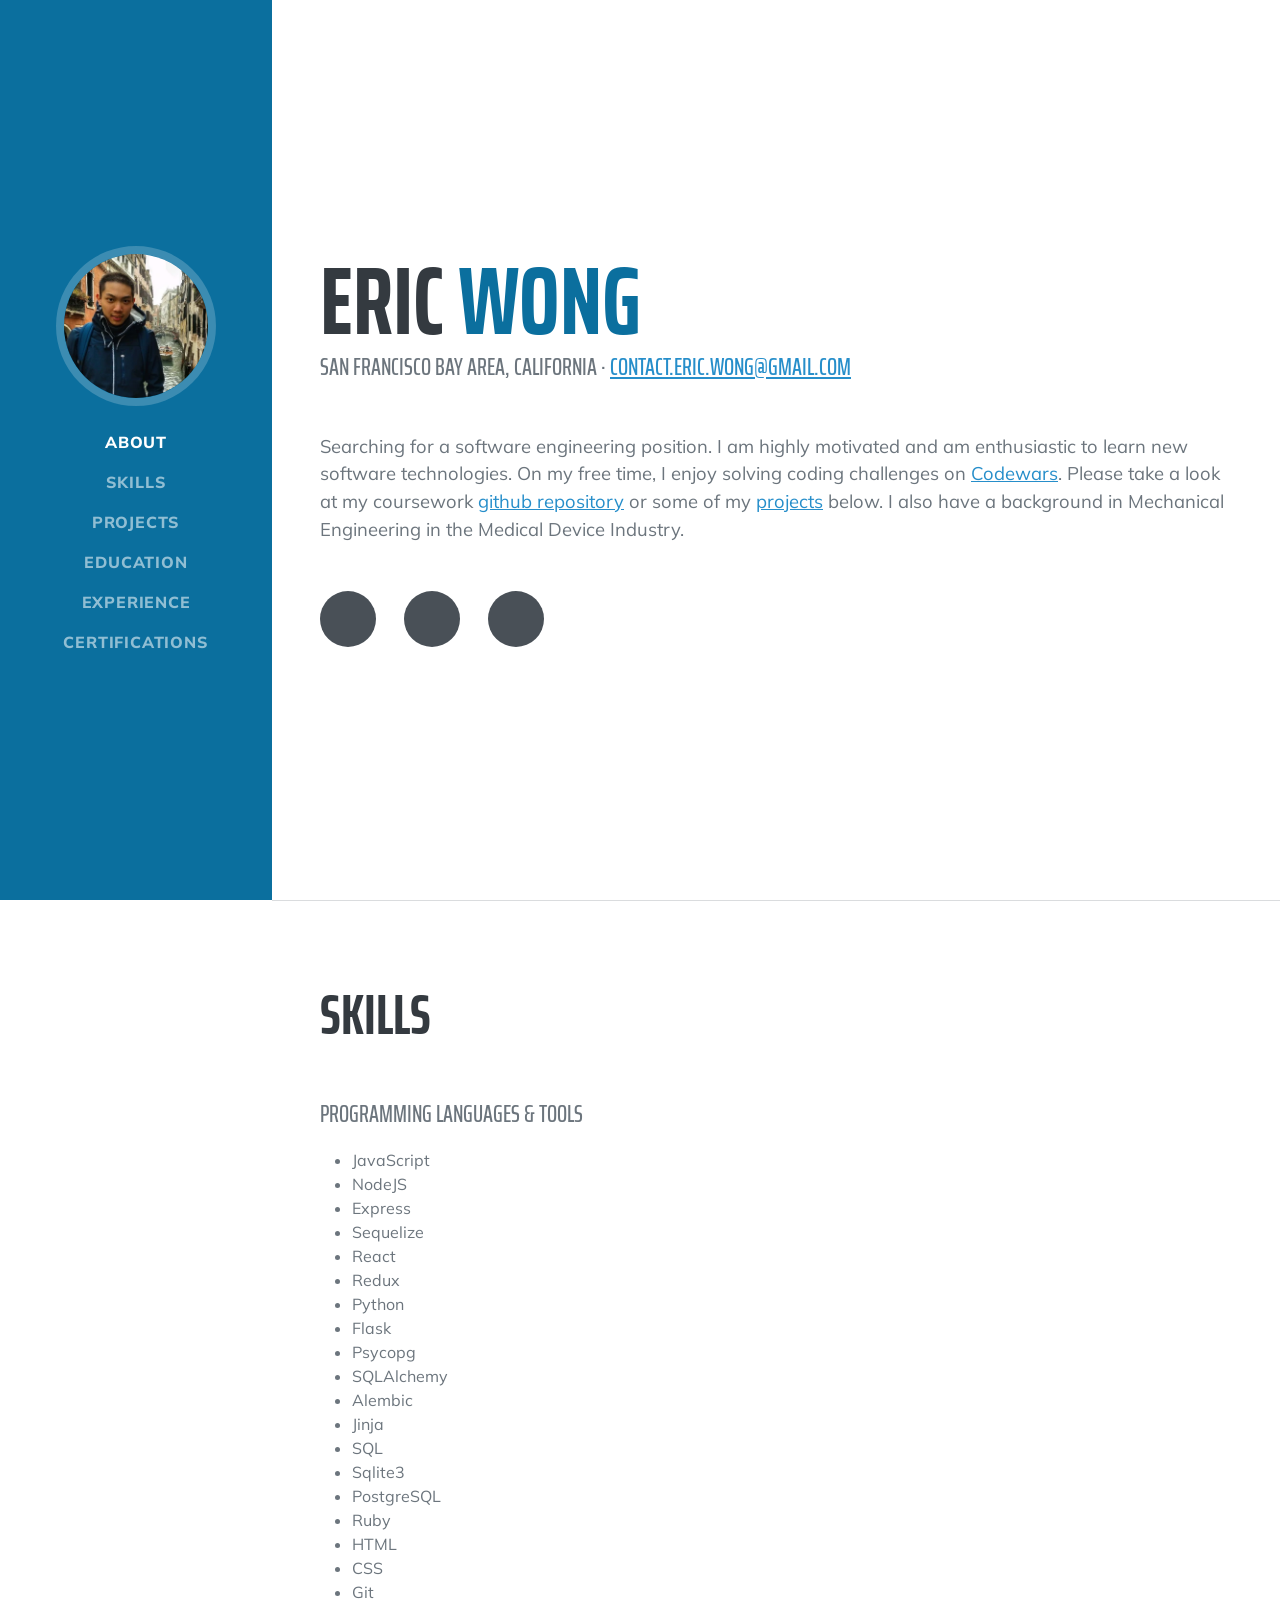
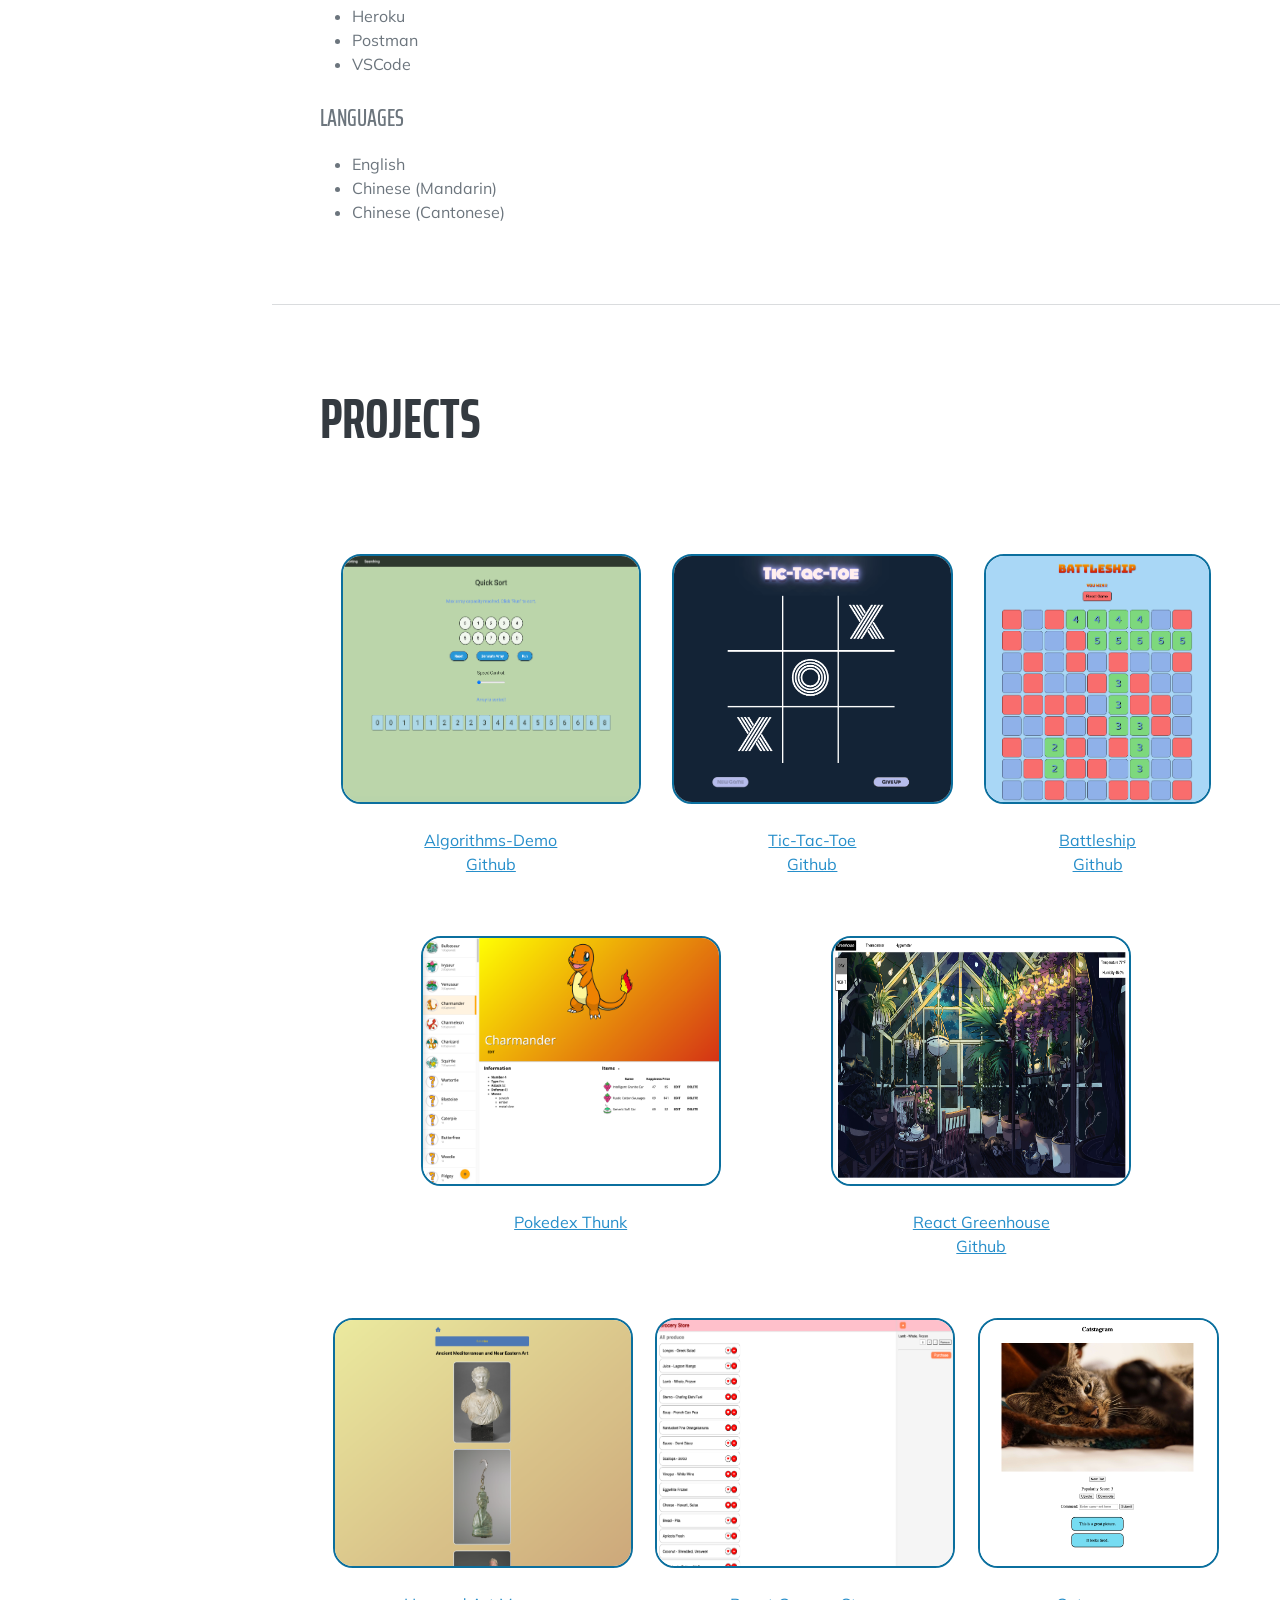
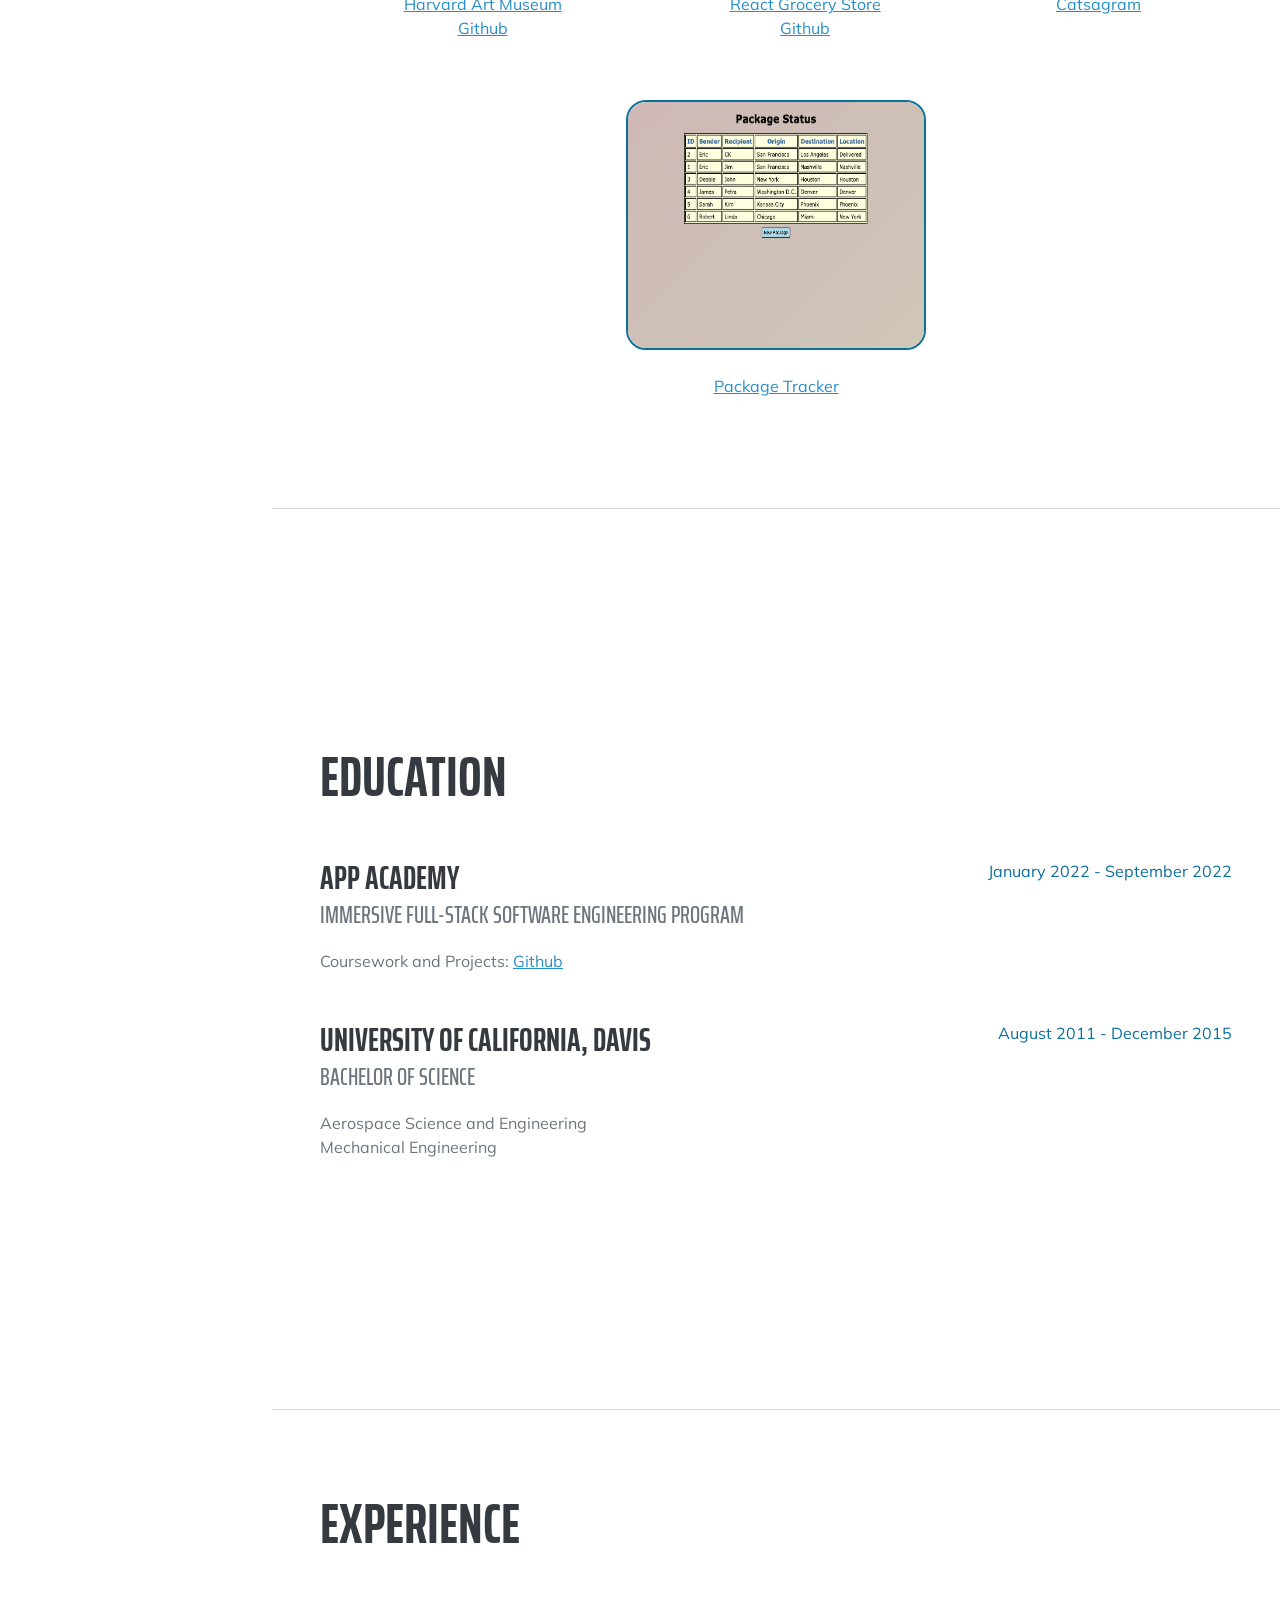
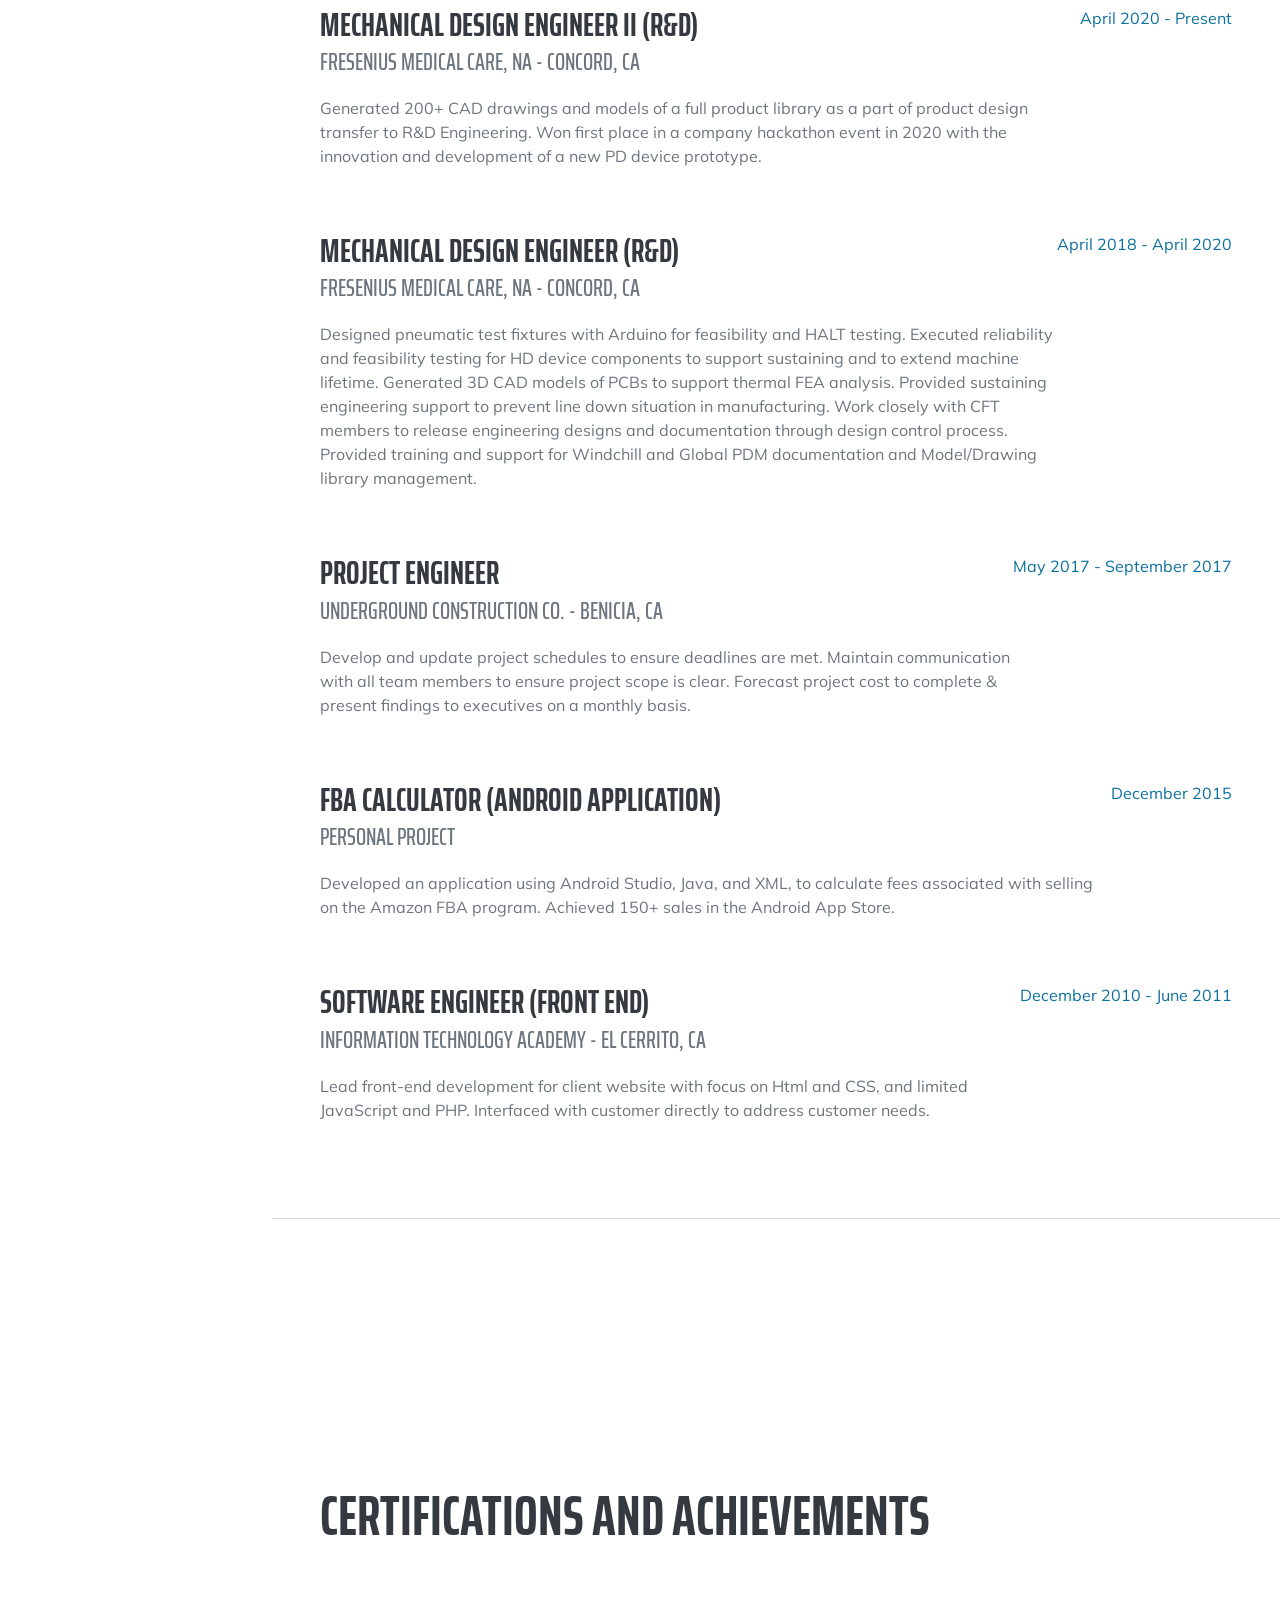
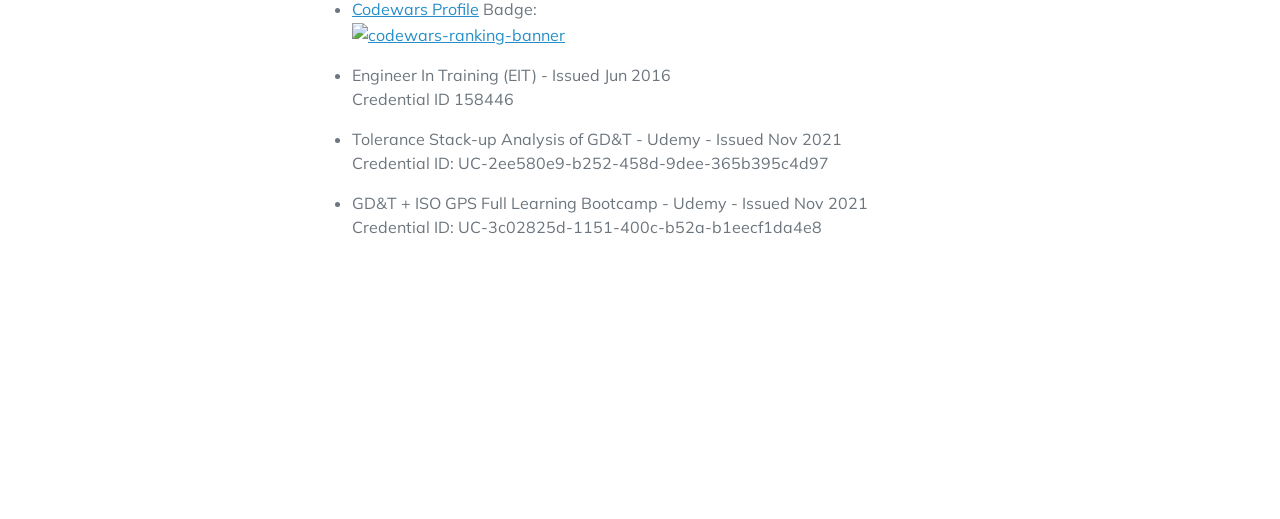
==== index.html @ c2f63ad2 "add project and update css" ====
<!DOCTYPE html>
<html lang="en">
    <head>
        <meta charset="utf-8" />
        <meta name="viewport" content="width=device-width, initial-scale=1, shrink-to-fit=no" />
        <meta name="description" content="" />
        <meta name="author" content="" />
        <title>Eric Wong</title>
        <link rel="icon" type="image/x-icon" href="assets/img/favicon.ico" />
        <!-- Font Awesome icons (free version)-->
        <script src="https://use.fontawesome.com/releases/v6.1.0/js/all.js" crossorigin="anonymous"></script>
        <!-- Google fonts-->
        <link href="https://fonts.googleapis.com/css?family=Saira+Extra+Condensed:500,700" rel="stylesheet" type="text/css" />
        <link href="https://fonts.googleapis.com/css?family=Muli:400,400i,800,800i" rel="stylesheet" type="text/css" />
        <!-- Core theme CSS (includes Bootstrap)-->
        <link href="css/styles.css" rel="stylesheet" />
    </head>
    <body id="page-top">
        <!-- Navigation-->
        <nav class="navbar navbar-expand-lg navbar-dark bg-primary fixed-top" id="sideNav">
            <a class="navbar-brand js-scroll-trigger" href="#page-top">
                <span class="d-block d-lg-none">Eric Wong</span>
                <span class="d-none d-lg-block"><img class="img-fluid img-profile rounded-circle mx-auto mb-2" src="assets/img/profile.jpg" alt="..." /></span>
            </a>
            <button class="navbar-toggler" type="button" data-bs-toggle="collapse" data-bs-target="#navbarResponsive" aria-controls="navbarResponsive" aria-expanded="false" aria-label="Toggle navigation"><span class="navbar-toggler-icon"></span></button>
            <div class="collapse navbar-collapse" id="navbarResponsive">
                <ul class="navbar-nav">
                    <li class="nav-item"><a class="nav-link js-scroll-trigger" href="#about">About</a></li>
                    <li class="nav-item"><a class="nav-link js-scroll-trigger" href="#skills">Skills</a></li>
                    <li class="nav-item"><a class="nav-link js-scroll-trigger" href="#projects">Projects</a></li>                    
                    <li class="nav-item"><a class="nav-link js-scroll-trigger" href="#education">Education</a></li>
                    <li class="nav-item"><a class="nav-link js-scroll-trigger" href="#experience">Experience</a></li>
                    <li class="nav-item"><a class="nav-link js-scroll-trigger" href="#certifications">Certifications</a></li>
                </ul>
            </div>
        </nav>
        <!-- Page Content-->
        <div class="container-fluid p-0">
            <!-- About-->
            <section class="resume-section" id="about">
                <div class="resume-section-content">
                    <h1 class="mb-0">
                        Eric
                        <span class="text-primary">Wong</span>
                    </h1>
                    <div class="subheading mb-5">
                        San Francisco Bay Area, California ·
                        <a href="mailto:name@email.com">contact.eric.wong@gmail.com</a>
                    </div>
                    <p class="lead mb-5">Searching for a software engineering position. 
                        I am highly motivated and am enthusiastic to learn new software technologies. On my free time, I enjoy solving coding challenges on <a href="https://www.codewars.com/users/eric_33/stats">Codewars</a>. Please take a look at my coursework
                        <a href="https://github.com/ericwongcv/AA-V2">github repository</a> or some of my <a href="#projects">projects</a> below.
                        I also have a background in Mechanical Engineering in the Medical Device Industry.</p>
                    <div class="social-icons">
                        <a class="social-icon" href="https://www.linkedin.com/in/ewonglink/"><i class="fab fa-linkedin-in"></i></a>
                        <a class="social-icon" href="https://github.com/ericwongcv"><i class="fab fa-github"></i></a>
                        <a class="social-icon" href="assets/docs/eric-wong-resume.pdf"><i class="fa-solid fa-file"></i></a>
                    </div>
                </div>
            </section>
            <hr class="m-0" />
            <!-- Skills-->
            <section class="resume-section" id="skills">
                <div class="resume-section-content">
                    <h2 class="mb-5">Skills</h2>
                    <div class="subheading mb-3">Programming Languages & Tools</div>
                    <ul class="fa-ul mb-0">
                        <!-- <li class="list-inline-item"><i class="fab fa-html5"></i></li>
                        <li class="list-inline-item"><i class="fab fa-css3-alt"></i></li>
                        <li class="list-inline-item"><i class="fab fa-js-square"></i></li>
                        <li class="list-inline-item"><i class="fab fa-react"></i></li>
                        <li class="list-inline-item"><i class="fab fa-node-js"></i></li>
                        <li class="list-inline-item"><i class="fab fa-npm"></i></li> -->
                        <li>
                            <span class="fa-li"><i class="fa-brands fa-js"></i></span>
                            JavaScript
                        </li>
                        <li>
                            <span class="fa-li"><i class="fa-brands fa-js"></i></span>
                            NodeJS
                        </li>
                        <li>
                            <span class="fa-li"><i class="fa-brands fa-js"></i></span>
                            Express
                        </li>
                        <li>
                            <span class="fa-li"><i class="fa-brands fa-js"></i></span>
                            Sequelize
                        </li>
                        <li>
                            <span class="fa-li"><i class="fa-brands fa-js"></i></span>
                            React
                        </li>
                        <li>
                            <span class="fa-li"><i class="fa-brands fa-js"></i></span>
                            Redux
                        </li>
                        <li>
                            <span class="fa-li"><i class="fa-brands fa-python"></i></i></span>
                            Python
                        </li>
                        <li>
                            <span class="fa-li"><i class="fa-brands fa-python"></i></i></span>
                            Flask
                        </li>
                        <li>
                            <span class="fa-li"><i class="fa-brands fa-python"></i></i></span>
                            Psycopg
                        </li>
                        <li>
                            <span class="fa-li"><i class="fa-brands fa-python"></i></i></span>
                            SQLAlchemy
                        </li>
                        <li>
                            <span class="fa-li"><i class="fa-brands fa-python"></i></i></span>
                            Alembic
                        </li>
                        <li>
                            <span class="fa-li"><i class="fa-brands fa-python"></i></i></span>
                            Jinja
                        </li>
                        <li>
                            <span class="fa-li"><i class="fa-solid fa-database"></i></span>
                            SQL
                        </li>
                        <li>
                            <span class="fa-li"><i class="fa-solid fa-database"></i></span>
                            Sqlite3
                        </li>
                        <li>
                            <span class="fa-li"><i class="fa-solid fa-database"></i></span>
                            PostgreSQL
                        </li>
                        <li>
                            <span class="fa-li"><i class="fas fa-gem"></i></span>
                            Ruby
                        </li>
                        <li>
                            <span class="fa-li"><i class="fa-brands fa-html5"></i></span>
                            HTML
                        </li>
                        <li>
                            <span class="fa-li"><i class="fa-brands fa-css3-alt"></i></span>
                            CSS
                        </li>
                        <li>
                            <span class="fa-li"><i class="fa-brands fa-git-alt"></i></span>
                            Git
                        </li>
                        <li>
                            <span class="fa-li"><i class="fa-solid fa-laptop-code"></i></span>
                            Heroku
                        </li>
                        <li>
                            <span class="fa-li"><i class="fa-solid fa-laptop-code"></i></span>
                            Postman
                        </li>
                        <li>
                            <span class="fa-li"><i class="fa-solid fa-laptop-code"></i></span>
                            VSCode
                        </li>
                        <br/>
                    </ul>
                    <div class="subheading mb-3">Languages</div>
                    <ul class="fa-ul mb-0">
                        <li>
                            <span class="fa-li"><i class="fa-solid fa-language"></i></span>
                            English
                        </li>
                        <li>
                            <span class="fa-li"><i class="fa-solid fa-language"></i></span>
                            Chinese (Mandarin)
                        </li>
                        <li>
                            <span class="fa-li"><i class="fa-solid fa-language"></i></span>
                            Chinese (Cantonese)
                        </li>
                    </ul>
                </div>
            </section>
            <hr class="m-0" />
            <!-- Projects-->
            <section class="resume-section" id="projects">
                <div class="resume-section-content">
                    <h2 class="mb-5">Projects</h2>
                    <br/>

                    <div class="project-box">
                        
                        <div class="project">                    
                            <img id="myImg9" onClick="setImg(this.id, this.src, this.alt)" src="assets/img/algorithms-demo.png" alt="Built a React application to demonstrate and visualize sorting and searching algorithms. 
                            Implemented Quick Sort, Merge Sort, Insertion Sort, Selection Sort, Bubble Sort, Binary Search, and Linear Search." 
                            >
                            <br/>
                            <a href="https://ericwongcv.github.io/algorithms-demo/">Algorithms-Demo <i class="fa fa-external-link"></i></a>
                            <a href="https://github.com/ericwongcv/algorithms-demo">Github <i class="fab fa-github"></i></a>
                        </div>

                        <div class="project">                    
                            <img id="myImg6" onClick="setImg(this.id, this.src, this.alt)" src="assets/img/Tic-Tac-Toe-DOM.png" alt="Created a tic-tac-toe game using DOM manipulation. 
                            Implemented storage feature to save game state." 
                            >
                            <br/>
                            <a href="https://ericwongcv.github.io/tic-tac-toe-JS/">Tic-Tac-Toe <i class="fa fa-external-link"></i></a>
                            <a href="https://github.com/ericwongcv/tic-tac-toe-JS">Github <i class="fab fa-github"></i></a>
                        </div>

                        <div class="project">                    
                            <img id="myImg7" onClick="setImg(this.id, this.src, this.alt)" src="assets/img/battleship.png" alt="Created a battleship game using JavaScript and implementing DOM manipulation for visual feedback. Hosted on Heroku with Node.js buildpack." 
                            >
                            <br/>
                            <a href="https://battleship-game-javascript.herokuapp.com/">Battleship <i class="fa fa-external-link"></i></a>
                            <a href="https://github.com/ericwongcv/battleship-JS">Github <i class="fab fa-github"></i></a>
                        </div>

                        <div class="project">                    
                            <img id="myImg4" onClick="setImg(this.id, this.src, this.alt)" src="assets/img/pokedex-thunk.png" alt="Developed a React-Redux App that 
                            communicates with the backend using Redux Thunk for CRUD operations. Functionality include adding new Pokemon, 
                            editing existing Pokemon information, and creating, updating, or deleting items that a Pokemon is holding." 
                            >
                            <br/>
                            <a href="https://github.com/ericwongcv/AA-V2/tree/main/practice-for-week-15-react-thunk-pokedex-long-practice">Pokedex Thunk <i class="fab fa-github"></i></a>
                        </div>

                        <div class="project">                     
                            <img id="myImg1" onClick="setImg(this.id, this.src, this.alt)" src="assets/img/greenhouse.png" alt="Developed a React App implementing 
                            React Context and Hooks. Temperature and Humidity changes dynamically over time, after modifications are made" 
                            >
                            <br/>
                            <a href="https://ericwongcv.github.io/react-greenhouse/">React Greenhouse <i class="fa fa-external-link"></i></a>
                            <a href="https://github.com/ericwongcv/react-greenhouse/tree/main">Github <i class="fab fa-github"></i></a>
                        </div>

                        <div class="project">                     
                            <img id="myImg2" onClick="setImg(this.id, this.src, this.alt)" src="assets/img/art-museum.png" alt="Developed a React website to 
                            display artwork using the Harvard Museum Art API." 
                            >
                            <br/>
                            <a href="https://ericwongcv.github.io/art-museum/">Harvard Art Museum <i class="fa fa-external-link"></i></a>
                            <a href="https://github.com/ericwongcv/art-museum/tree/main">Github <i class="fab fa-github"></i></a>
                        </div>

                        <div class="project">                    
                            <img id="myImg3" onClick="setImg(this.id, this.src, this.alt)" src="assets/img/grocery-store.png" alt="Developed a React-Redux App that 
                            allows users to add items to cart, modify or remove cart items, and like/unlike an item." 
                            >
                            <br/>
                            <a href="https://ericwongcv.github.io/react-redux-grocery-store/">React Grocery Store <i class="fa fa-external-link"></i></a>
                            <a href="https://github.com/ericwongcv/react-redux-grocery-store">Github <i class="fab fa-github"></i></a>
                        </div>

                        <div class="project">                    
                            <img id="myImg5" onClick="setImg(this.id, this.src, this.alt)" src="assets/img/catsagram.png" alt="Created a Catsagram webpage using 'The Cat API'. 
                            Users are able to request a new picture from the API, upvote and downvote, and enter comments about the cat. 
                            Local storage implementation is also in place such that the cat image, popularity score, and comments are not lost once you leave the page." 
                            >
                            <br/>
                            <a href="https://github.com/ericwongcv/AA-V2/tree/main/practice-for-week-09-catsagram-long-practice-day-3">Catsagram <i class="fab fa-github"></i></a>
                        </div>
                        
                        <div class="project">                    
                            <img id="myImg8" onClick="setImg(this.id, this.src, this.alt)" src="assets/img/package-tracker.png" alt="Created a package tracker application using Flask with database connection using PostgreSQL. 
                            Users are able to fill out a form (implemented with WTForm) for a 'New Package' where data is passed to the database, which would then be rendered on the 'Package Status' page with a database query." 
                            >
                            <br/>
                            <a href="https://github.com/ericwongcv/AA-V2/tree/main/practice-for-week-18-python-package-tracker-long-practice">Package Tracker  <i class="fab fa-github"></i></a>
                        </div>
                    </div>
                </div>
                <!-- The Modal -->
                <div id="myModal" class="modal">
                    <span class="close">&times;</span>
                    <img class="modal-content" id="img01">
                    <div id="caption"></div>
                </div>
            </section>
            <hr class="m-0" />
            <!-- Education-->
            <section class="resume-section" id="education">
                <div class="resume-section-content">
                    <h2 class="mb-5">Education</h2>
                    <div class="d-flex flex-column flex-md-row justify-content-between mb-5">
                        <div class="flex-grow-1">
                            <h3 class="mb-0">App Academy</h3>
                            <div class="subheading mb-3">Immersive Full-Stack Software Engineering Program</div>
                            <div>Coursework and Projects: <a href='https://github.com/ericwongcv/AA-V2'>Github</a></div>
                        </div>
                        <div class="flex-shrink-0"><span class="text-primary">January 2022 - September 2022</span></div>
                    </div>
                    <div class="d-flex flex-column flex-md-row justify-content-between">
                        <div class="flex-grow-1">
                            <h3 class="mb-0">University of California, Davis</h3>
                            <div class="subheading mb-3">Bachelor of Science</div>
                            <p>Aerospace Science and Engineering
                            <br/>Mechanical Engineering</p>
                        </div>
                        <div class="flex-shrink-0"><span class="text-primary">August 2011 - December 2015</span></div>
                    </div>
                </div>
            </section>
            <hr class="m-0" />
            <!-- Experience-->
            <section class="resume-section" id="experience">
                <div class="resume-section-content">
                    <h2 class="mb-5">Experience</h2>

                    <div class="d-flex flex-column flex-md-row justify-content-between mb-5">
                        <div class="flex-grow-1">
                            <h3 class="mb-0">Mechanical Design Engineer II (R&D)</h3>
                            <div class="subheading mb-3"> Fresenius Medical Care, NA - Concord, CA</div>
                            <p>Generated 200+ CAD drawings and models of a full product library as a part of product design transfer to R&D Engineering. 
                                Won first place in a company hackathon event in 2020 with the innovation and development of a new PD device prototype.</p>
                        </div>
                        <div class="flex-shrink-0"><span class="text-primary">April 2020 - Present</span></div>
                    </div>

                    <div class="d-flex flex-column flex-md-row justify-content-between mb-5">
                        <div class="flex-grow-1">
                            <h3 class="mb-0">Mechanical Design Engineer (R&D)</h3>
                            <div class="subheading mb-3">Fresenius Medical Care, NA - Concord, CA</div>
                            <p>Designed pneumatic test fixtures with Arduino for feasibility and HALT testing. Executed reliability and feasibility testing for HD device components to support sustaining and to extend machine lifetime. Generated 3D CAD models of PCBs to support thermal FEA analysis. Provided sustaining engineering support to prevent line down situation in manufacturing. Work closely with CFT members to release engineering designs and documentation through design control process. Provided training and support for Windchill and Global PDM documentation and Model/Drawing library management.</p>
                        </div>
                        <div class="flex-shrink-0"><span class="text-primary">April 2018 - April 2020</span></div>
                    </div>

                    <div class="d-flex flex-column flex-md-row justify-content-between mb-5">
                        <div class="flex-grow-1">
                            <h3 class="mb-0">Project Engineer</h3>
                            <div class="subheading mb-3">Underground Construction Co. - Benicia, CA</div>
                            <p>Develop and update project schedules to ensure deadlines are met. Maintain communication with all team members to ensure project scope is clear. Forecast project cost to complete & present findings to executives on a monthly basis.</p>
                        </div>
                        <div class="flex-shrink-0"><span class="text-primary">May 2017 - September 2017</span></div>
                    </div>

                    <div class="d-flex flex-column flex-md-row justify-content-between">
                        <div class="flex-grow-1">
                            <h3 class="mb-0">FBA Calculator (Android Application)</h3>
                            <div class="subheading mb-3">Personal Project</div>
                            <p>Developed an application using Android Studio, Java, and XML, to calculate fees associated with selling on the Amazon FBA program. Achieved 150+ sales in the Android App Store.</p>
                        </div>
                        <div class="flex-shrink-0"><span class="text-primary">December 2015</span></div>
                    </div>

                    <div class="d-flex flex-column flex-md-row justify-content-between mb-5">
                        <div class="flex-grow-1"></div>
                        <div class="flex-shrink-0"><span class="text-primary"></span></div>
                    </div>

                    <div class="d-flex flex-column flex-md-row justify-content-between">
                        <div class="flex-grow-1">
                            <h3 class="mb-0">Software Engineer (Front End)</h3>
                            <div class="subheading mb-3">Information Technology Academy - El Cerrito, CA</div>
                            <p>Lead front-end development for client website with focus on Html and CSS, and limited JavaScript and PHP. Interfaced with customer directly to address customer needs.</p>
                        </div>
                        <div class="flex-shrink-0"><span class="text-primary">December 2010 - June 2011</span></div>
                    </div>                    
                </div>
            </section>
            <hr class="m-0" />
            <!-- Certifications-->
            <section class="resume-section" id="certifications">
                <div class="resume-section-content">
                    <h2 class="mb-5">Certifications and Achievements</h2>
                    <ul class="fa-ul mb-0">
                        <li>
                            <span class="fa-li"><i class="fas fa-trophy text-warning"></i></span>
                            <a href="https://www.codewars.com/users/eric_33">Codewars Profile</a> Badge: 
                            <!-- <p><img src="https://www.codewars.com/users/eric_33/badges/large" alt="codewars-ranking-banner" style="padding-left: 50px;"/> -->
                            <a href="https://www.codewars.com/users/eric_33">
                                <p>
                                    <picture>
                                        <source 
                                          media="(min-width: 1024px)"
                                          srcset="https://www.codewars.com/users/eric_33/badges/large">
                                        <source 
                                          media="(max-width: 1024px)"
                                          srcset="https://www.codewars.com/users/eric_33/badges/small">
                                        <img 
                                            src="https://www.codewars.com/users/eric_33/badges/large" 
                                            alt="codewars-ranking-banner" />
                                    </picture>
                                </p>
                            </a>
                        </li>
                        <li>
                            <span class="fa-li"><i class="fas fa-trophy text-warning"></i></span>
                            Engineer In Training (EIT) - Issued Jun 2016 
                            <p>Credential ID 158446</p>
                        </li>
                        <li>
                            <span class="fa-li"><i class="fas fa-trophy text-warning"></i></span>
                            Tolerance Stack-up Analysis of GD&T - Udemy - Issued Nov 2021
                            <p>Credential ID: UC-2ee580e9-b252-458d-9dee-365b395c4d97</p> 
                        </li>
                        <li>
                            <span class="fa-li"><i class="fas fa-trophy text-warning"></i></span>
                            GD&T + ISO GPS Full Learning Bootcamp - Udemy - Issued Nov 2021
                            <p>Credential ID: UC-3c02825d-1151-400c-b52a-b1eecf1da4e8</p> 
                        </li>
                    </ul>
                </div>
            </section>
        </div>
        <!-- Bootstrap core JS-->
        <script src="https://cdn.jsdelivr.net/npm/bootstrap@5.1.3/dist/js/bootstrap.bundle.min.js"></script>
        <!-- Core theme JS-->
        <script src="js/scripts.js"></script>
    </body>
</html>
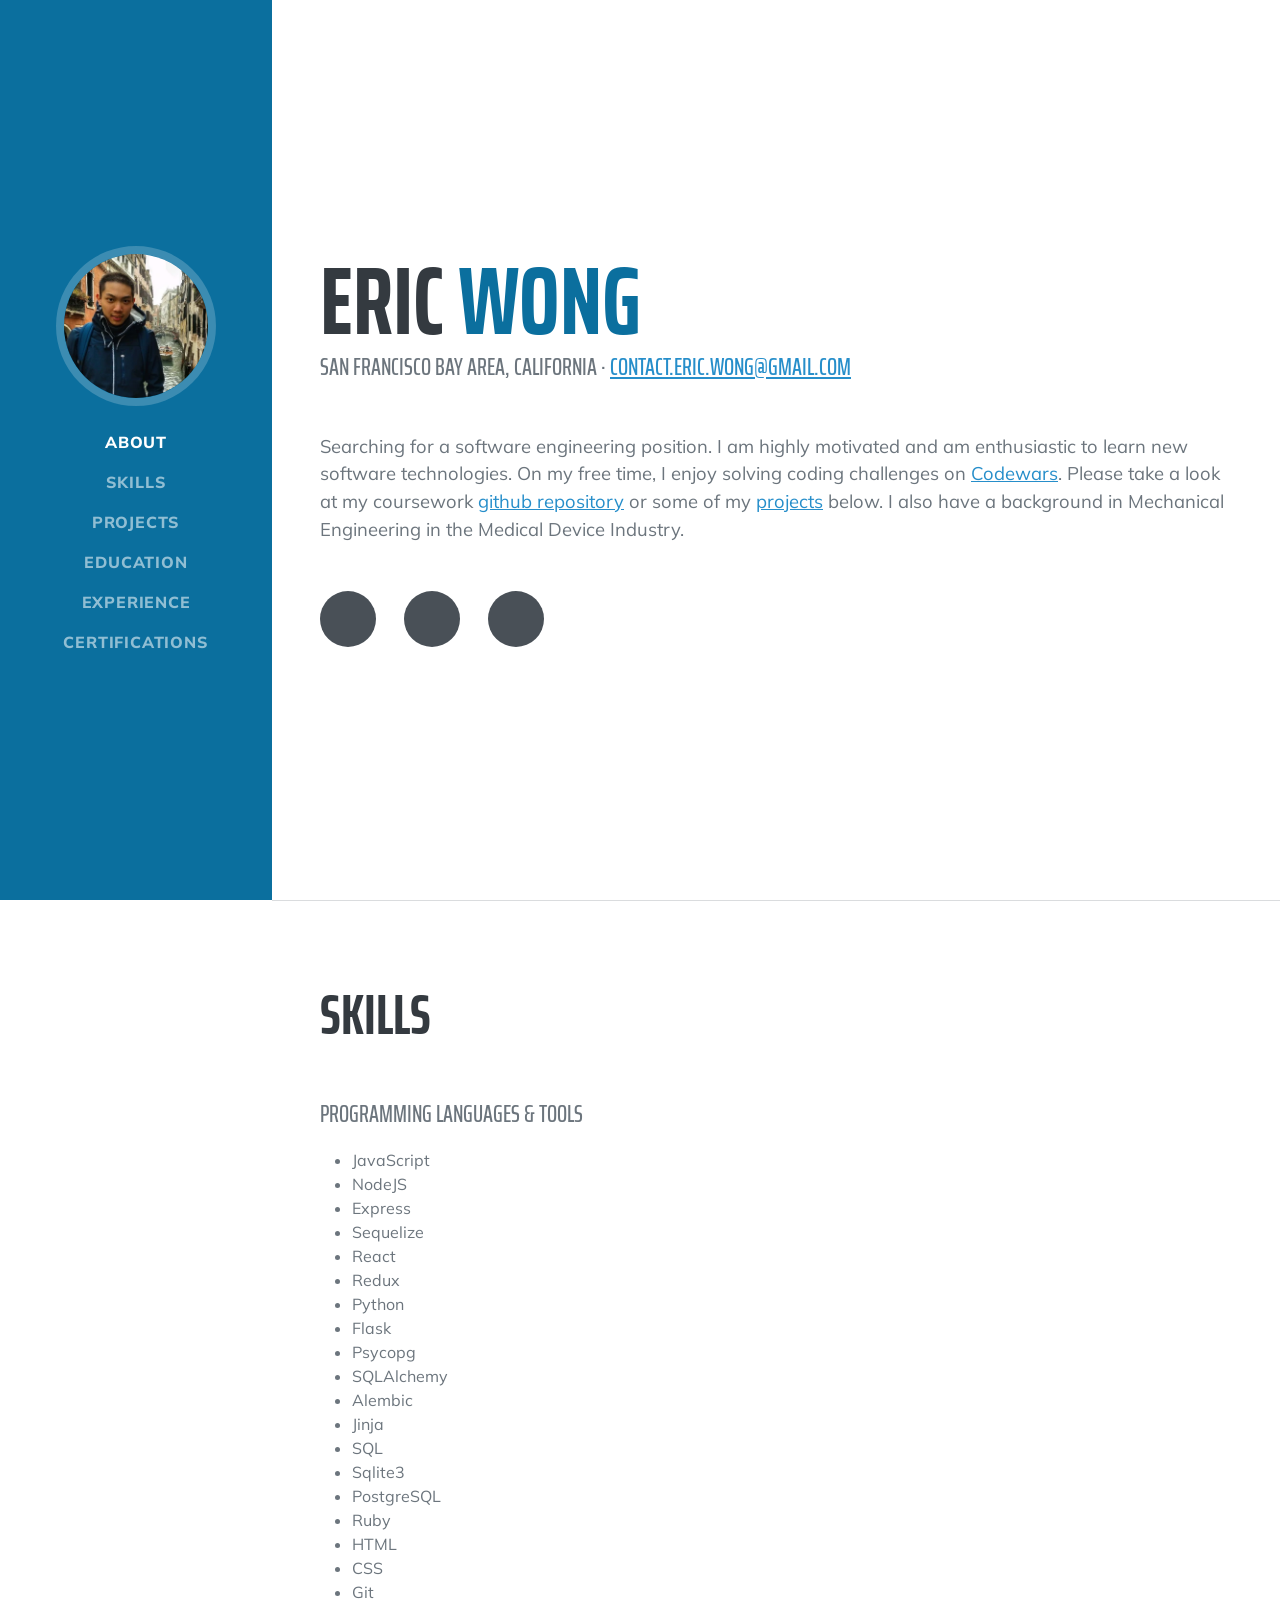
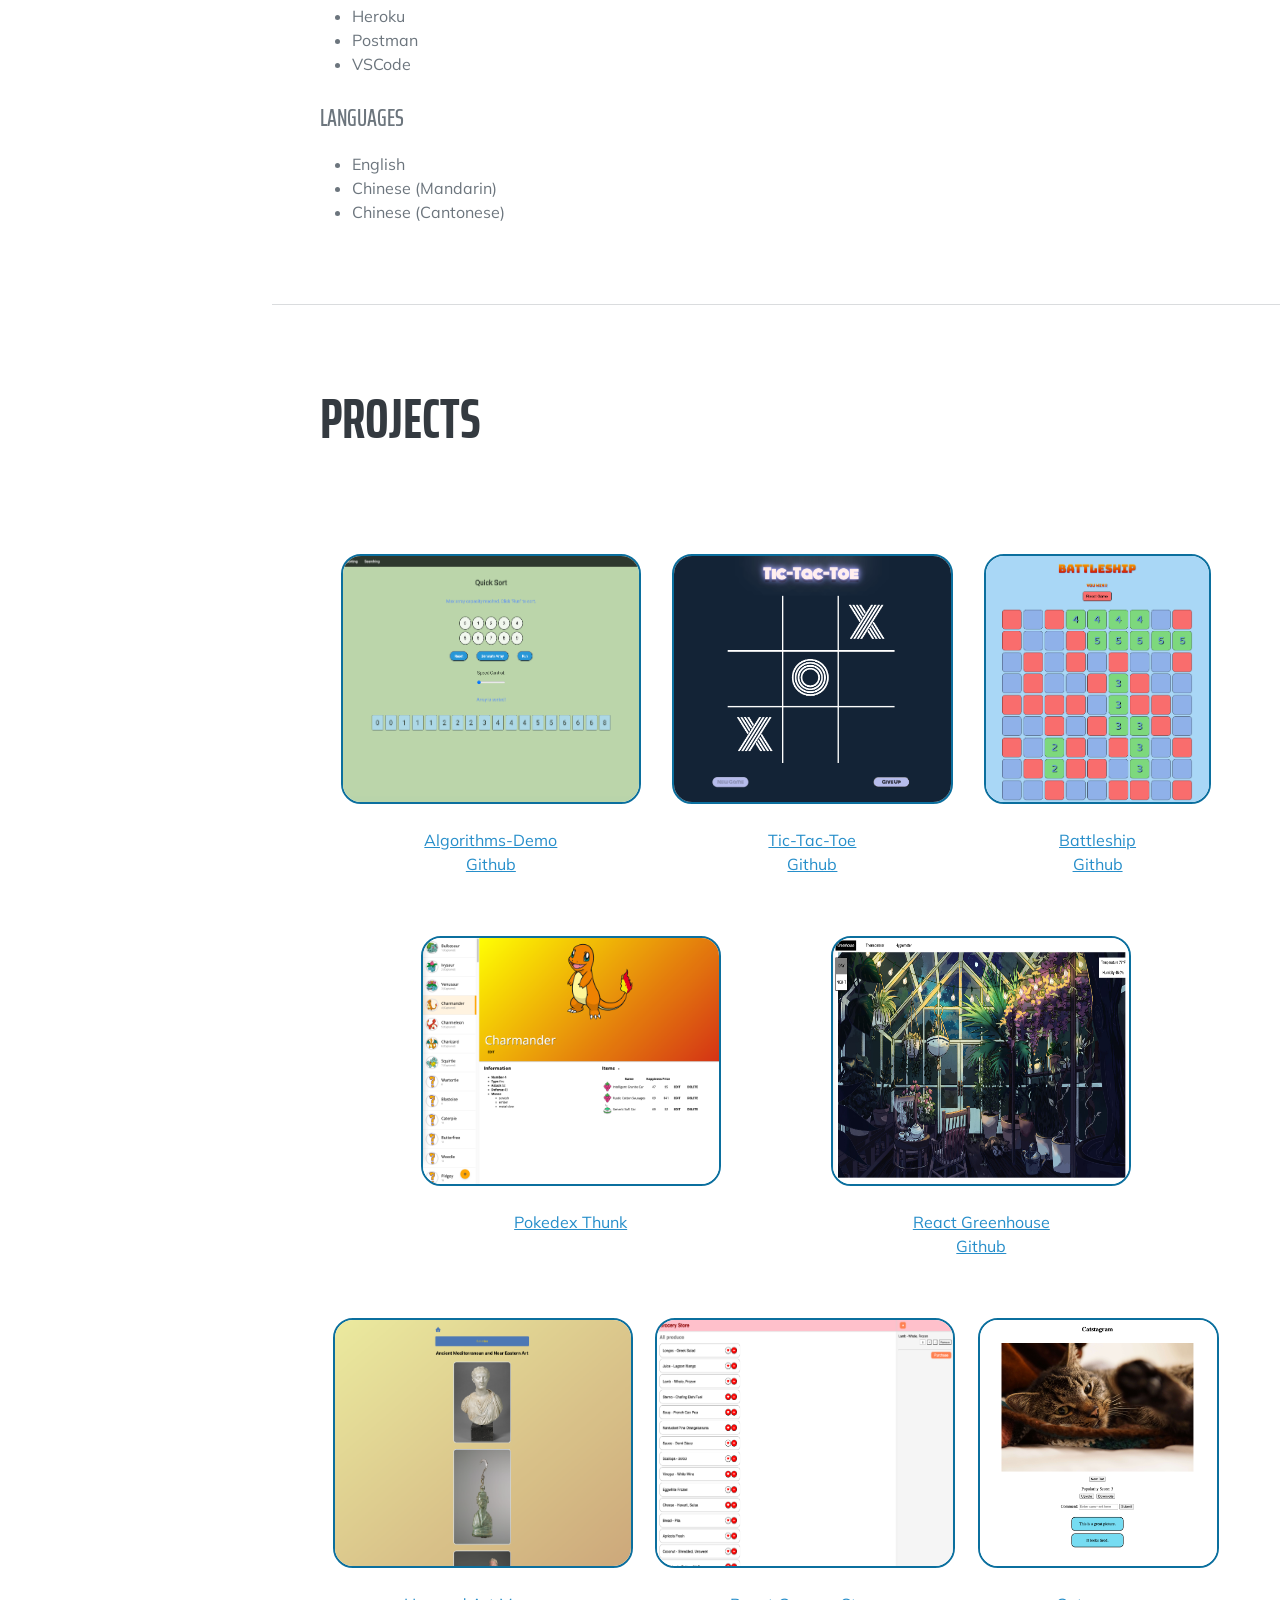
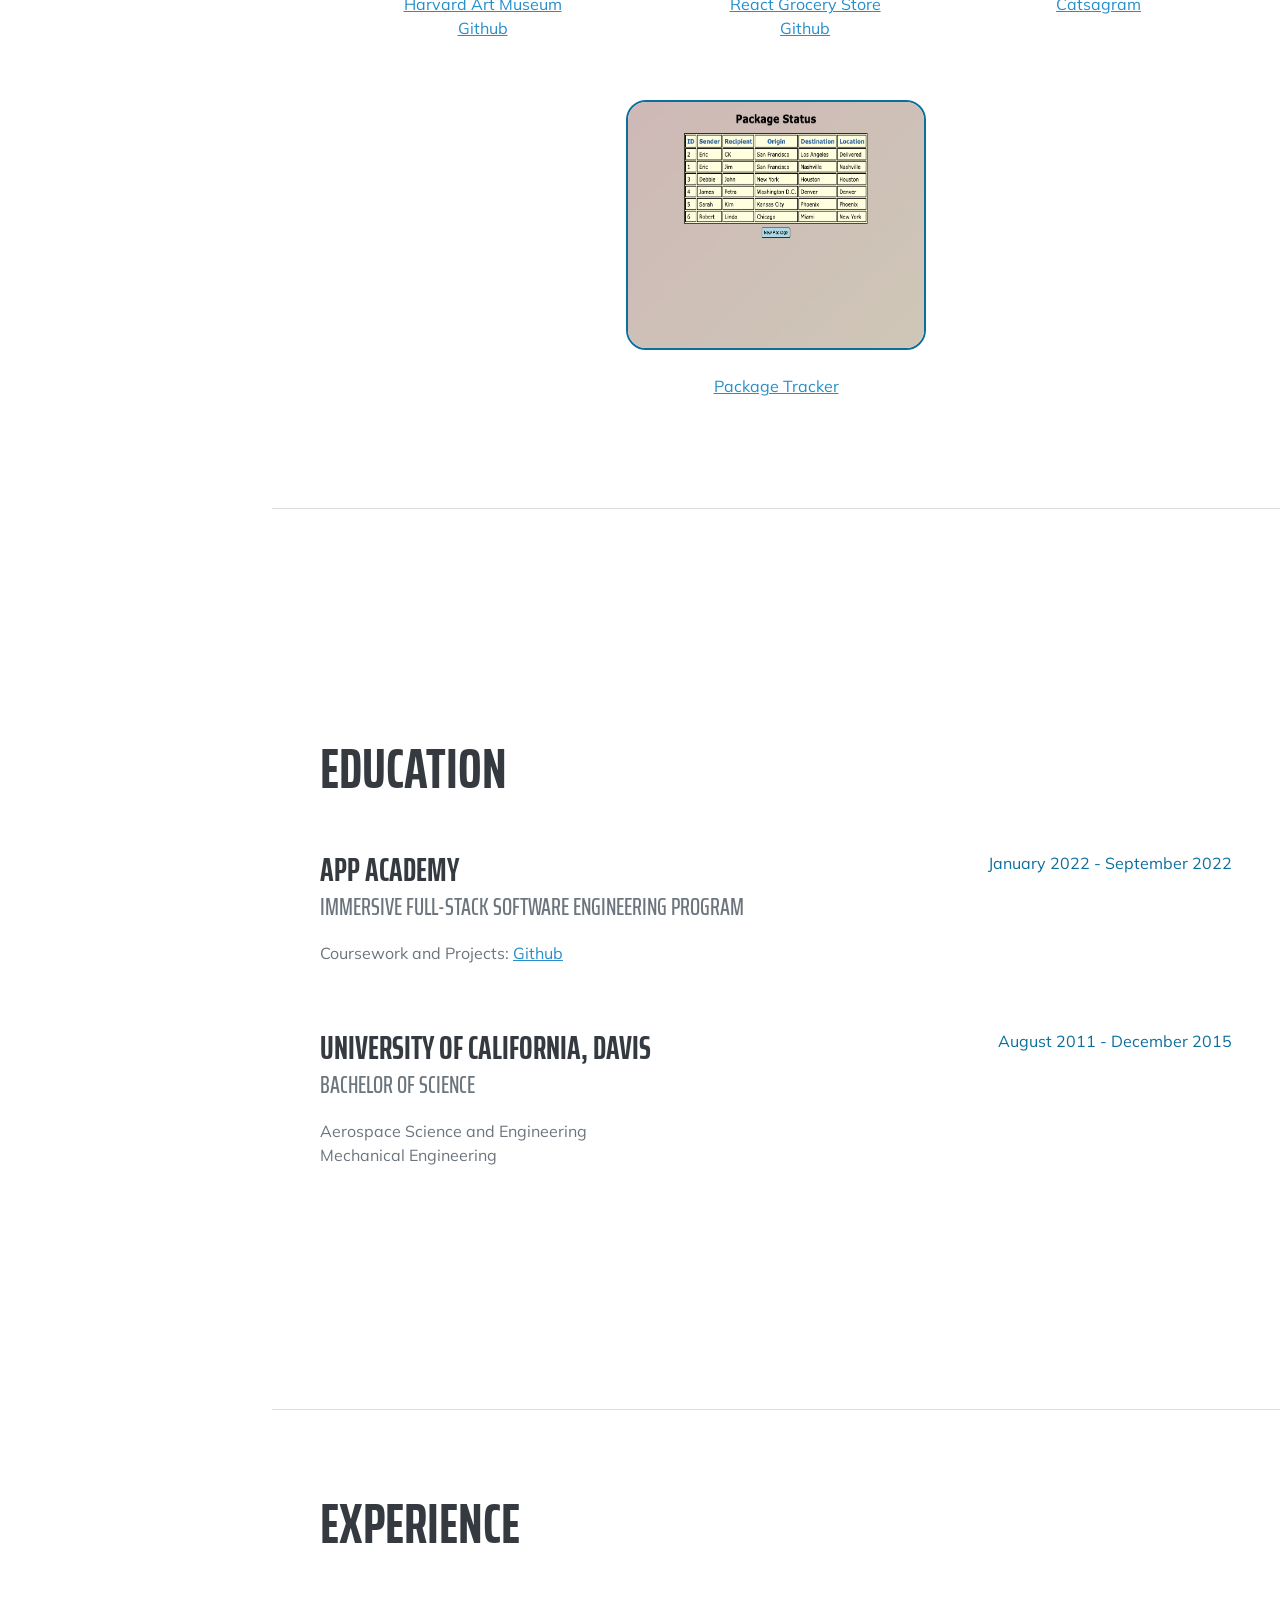
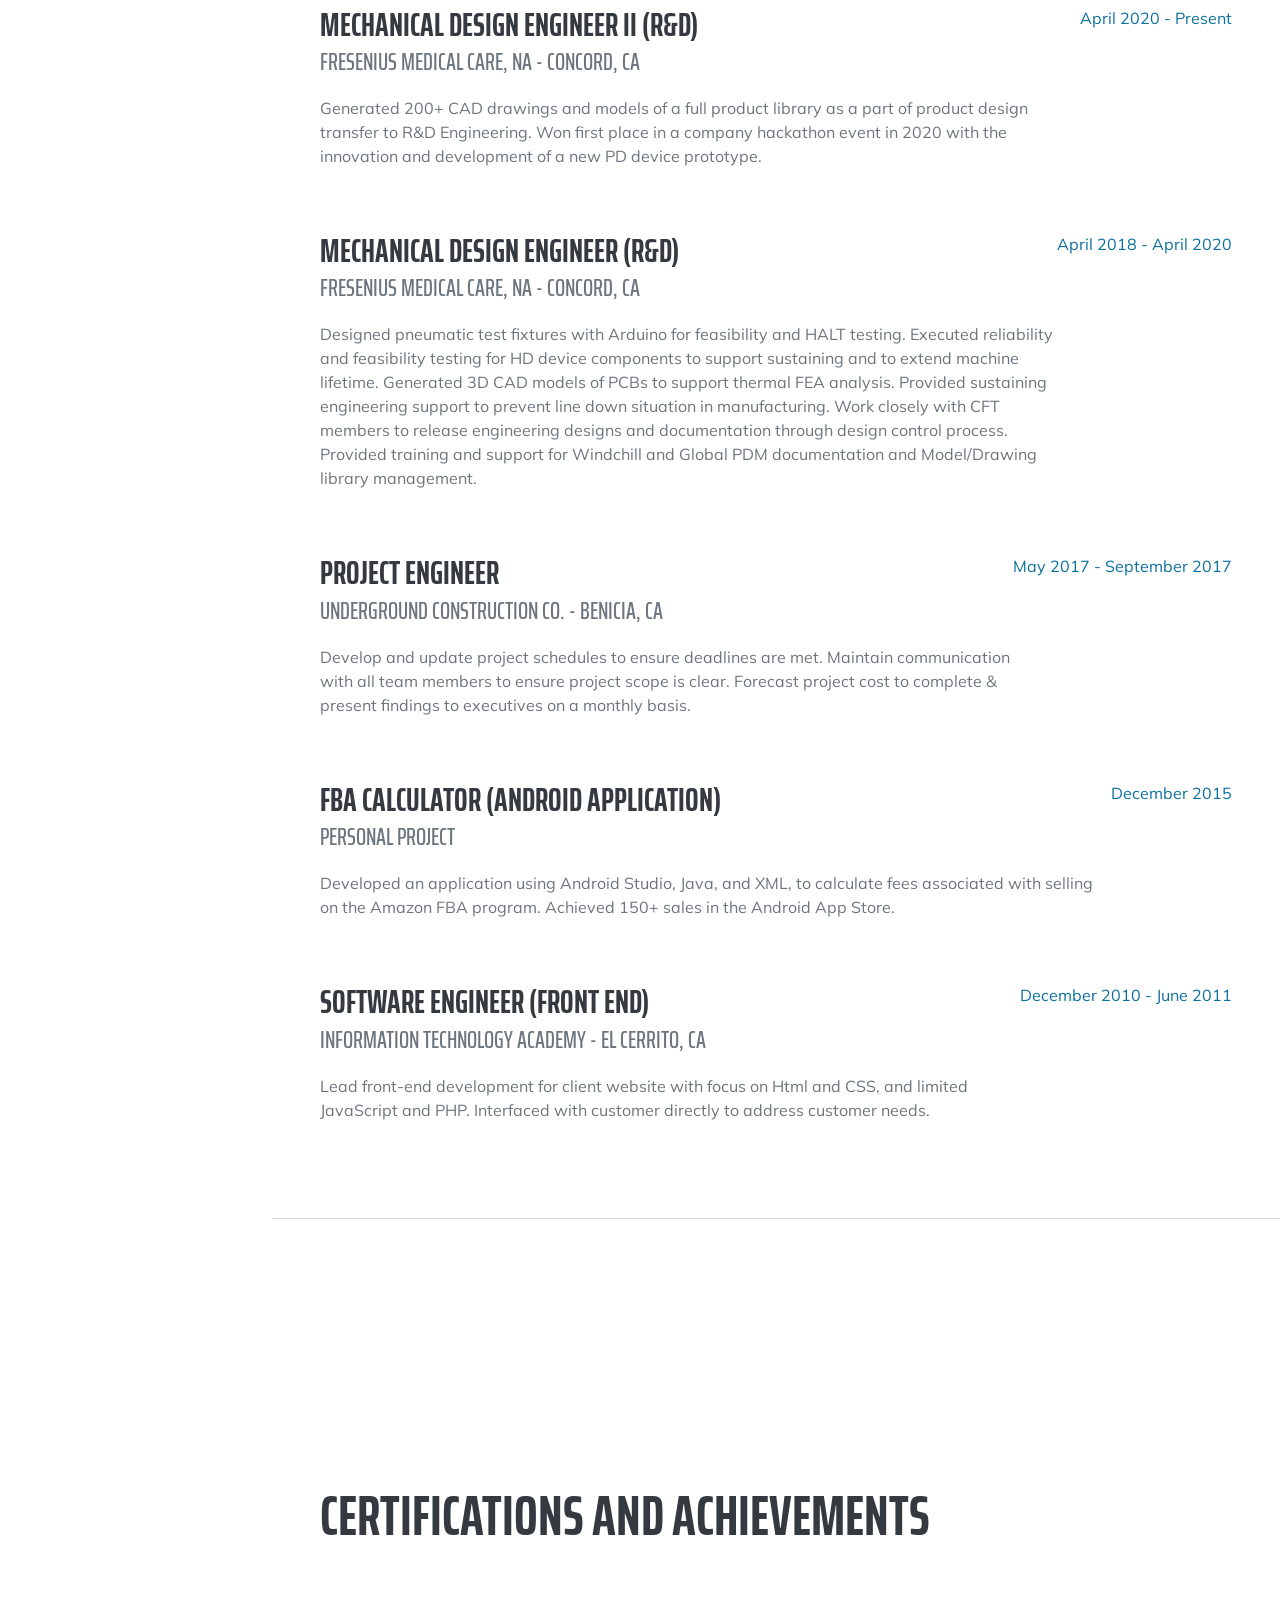
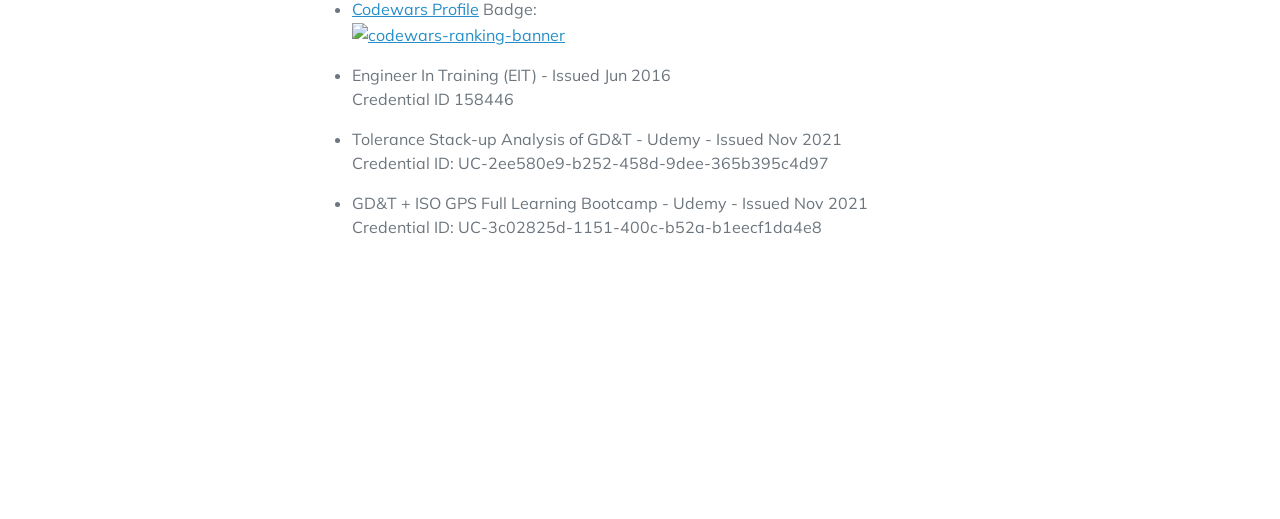
==== commit ca2af631: "update resume and fix spacing in education" ====
--- a/index.html
+++ b/index.html
@@ -206,7 +206,7 @@
                         </div>
 
                         <div class="project">                    
-                            <img id="myImg7" onClick="setImg(this.id, this.src, this.alt)" src="assets/img/battleship.png" alt="Created a battleship game using JavaScript and implementing DOM manipulation for visual feedback. Hosted on Heroku with Node.js buildpack." 
+                            <img id="myImg7" onClick="setImg(this.id, this.src, this.alt)" src="assets/img/battleship.png" alt="Created a battleship game using JavaScript, implementing DOM manipulation for visual feedback. Hosted on Heroku with Node.js buildpack." 
                             >
                             <br/>
                             <a href="https://battleship-game-javascript.herokuapp.com/">Battleship <i class="fa fa-external-link"></i></a>
@@ -283,7 +283,7 @@
                         <div class="flex-grow-1">
                             <h3 class="mb-0">App Academy</h3>
                             <div class="subheading mb-3">Immersive Full-Stack Software Engineering Program</div>
-                            <div>Coursework and Projects: <a href='https://github.com/ericwongcv/AA-V2'>Github</a></div>
+                            <div><p>Coursework and Projects: <a href='https://github.com/ericwongcv/AA-V2'>Github</a></p></div>
                         </div>
                         <div class="flex-shrink-0"><span class="text-primary">January 2022 - September 2022</span></div>
                     </div>
@@ -369,7 +369,7 @@
                             <a href="https://www.codewars.com/users/eric_33">
                                 <p>
                                     <picture>
-                                        <source 
+                                        <source
                                           media="(min-width: 1024px)"
                                           srcset="https://www.codewars.com/users/eric_33/badges/large">
                                         <source 
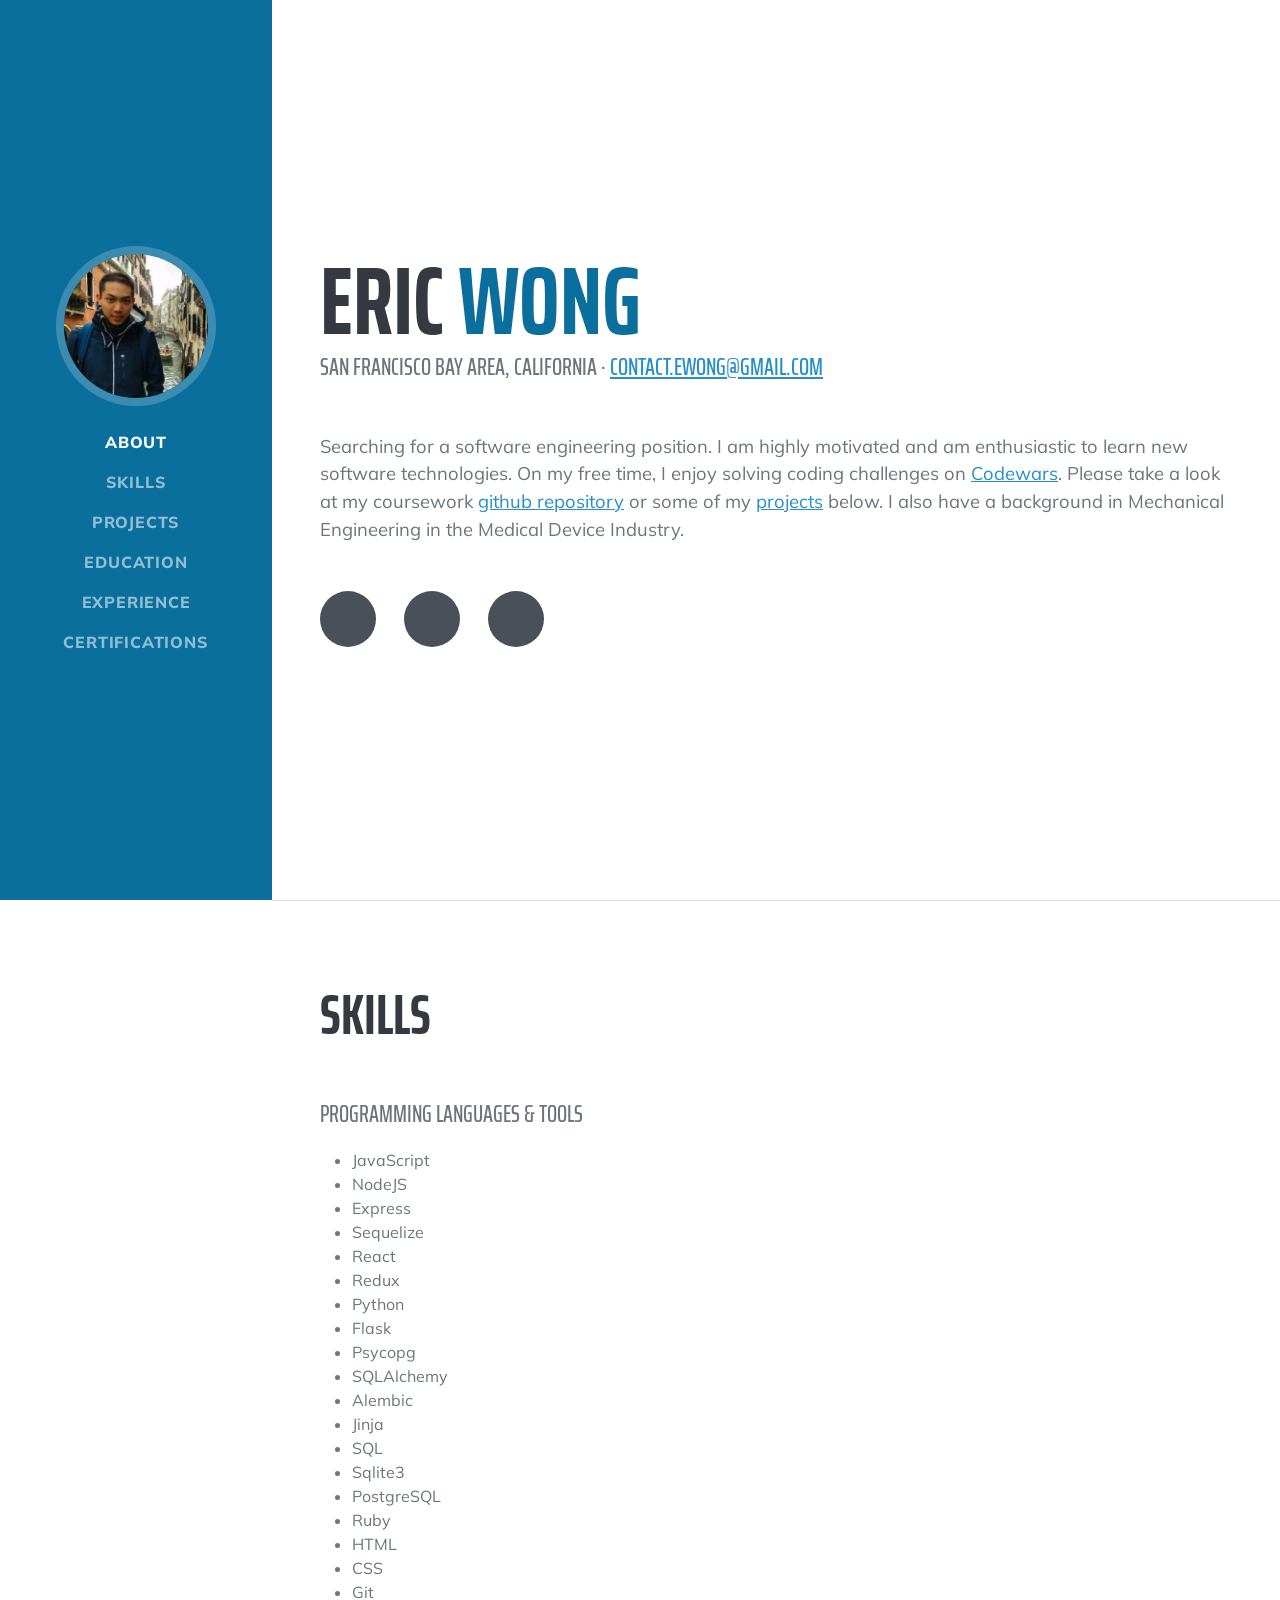
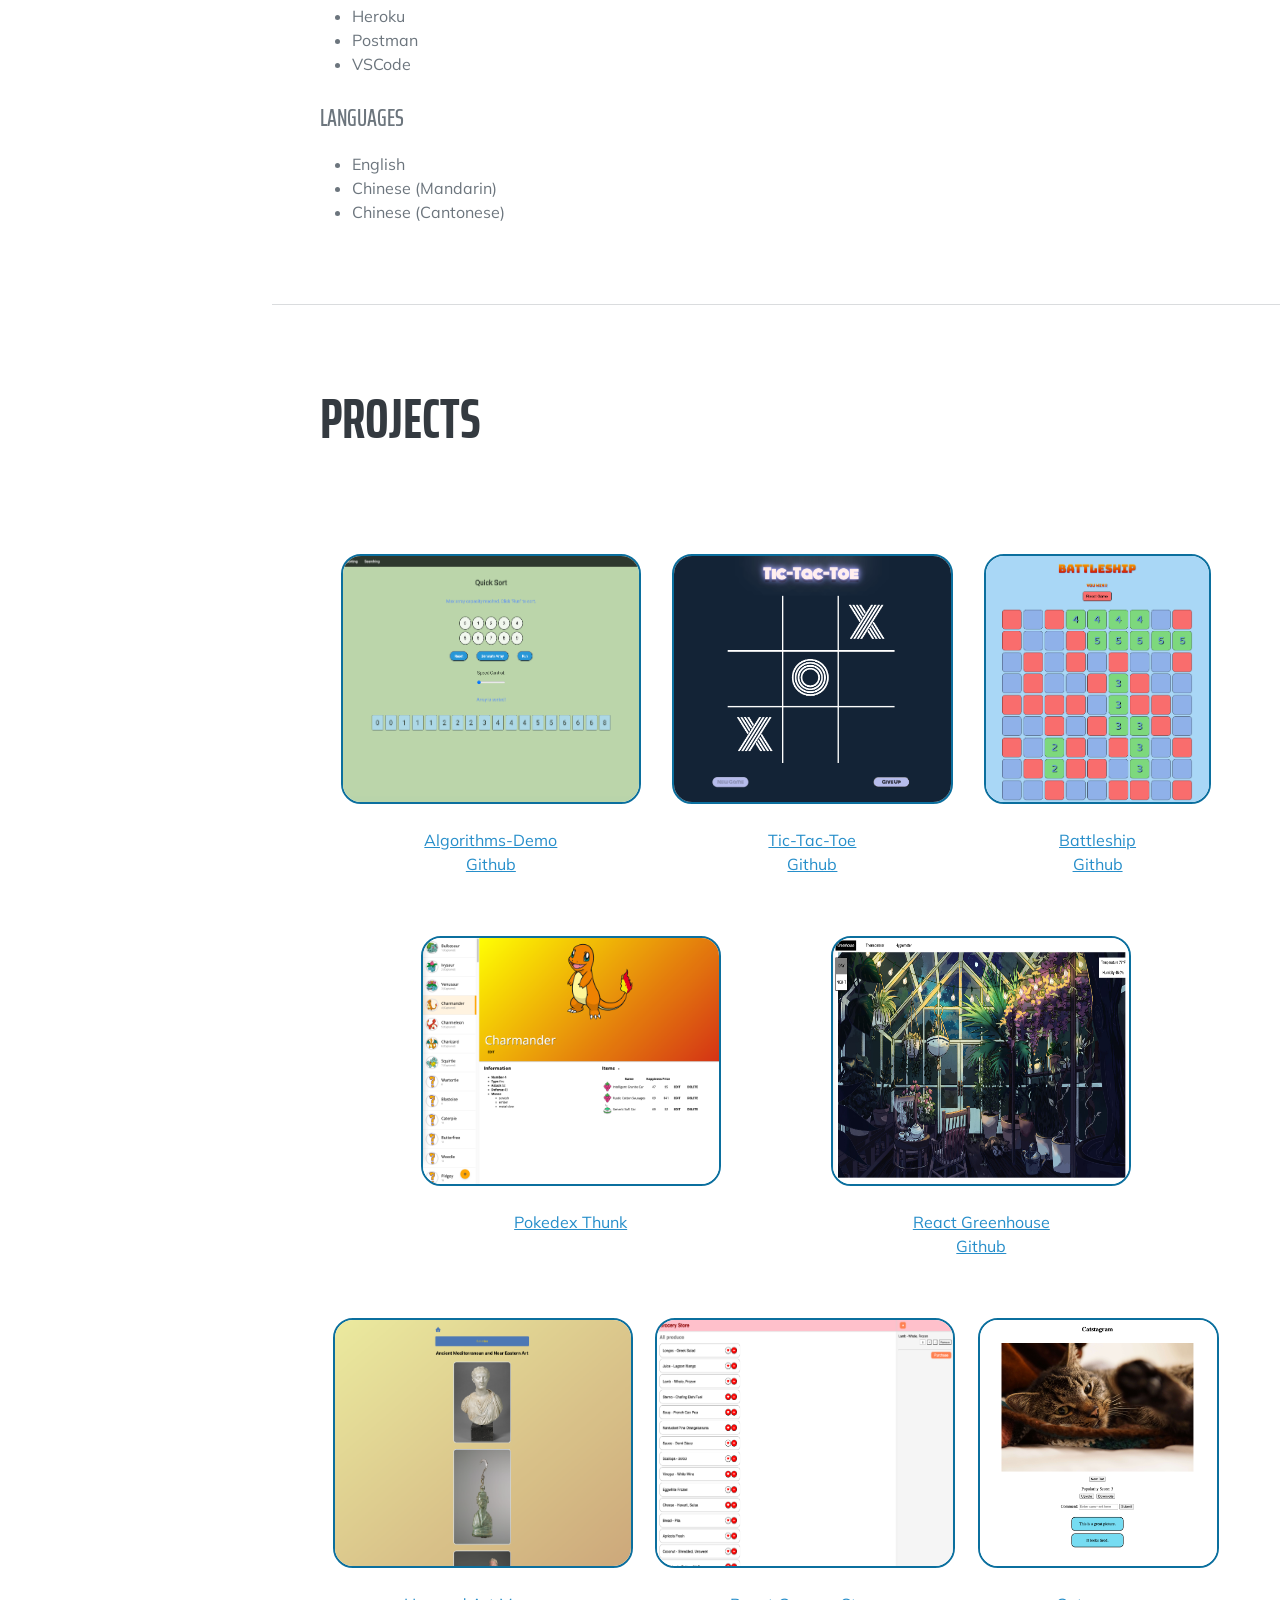
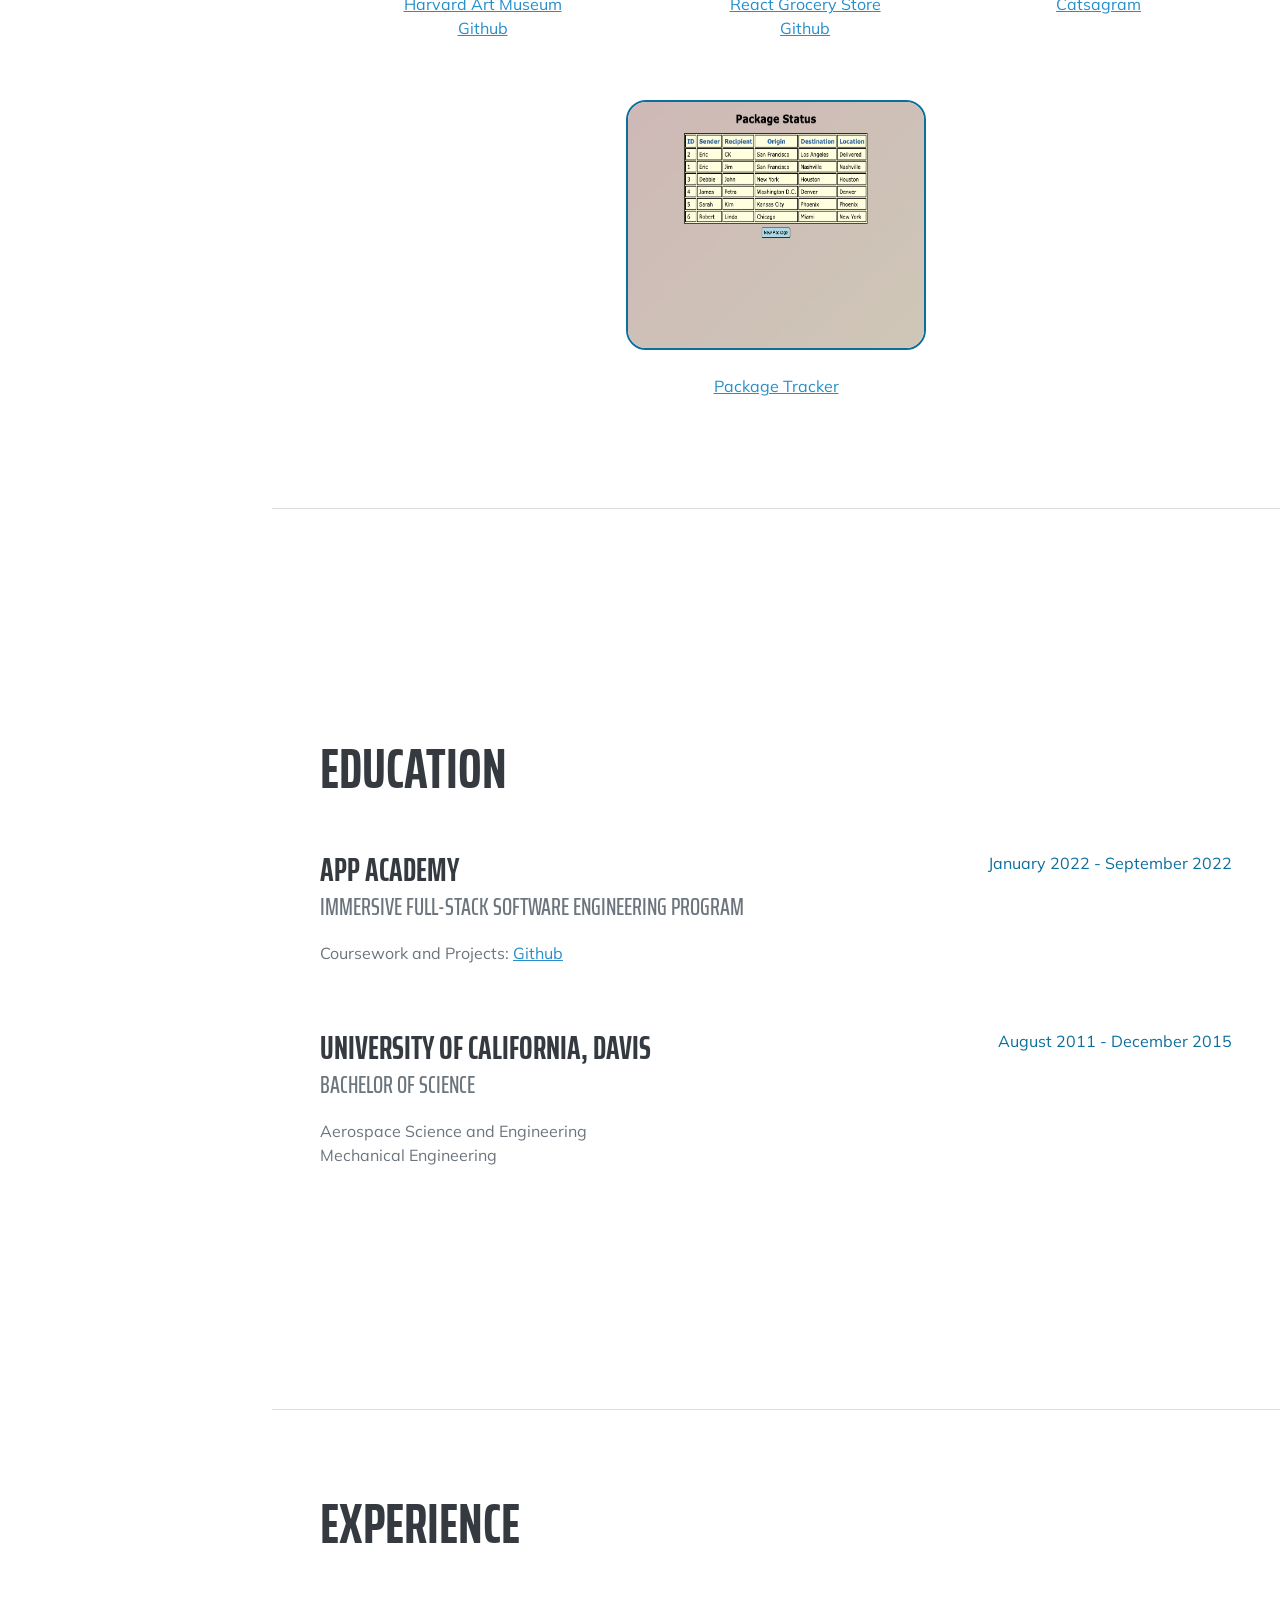
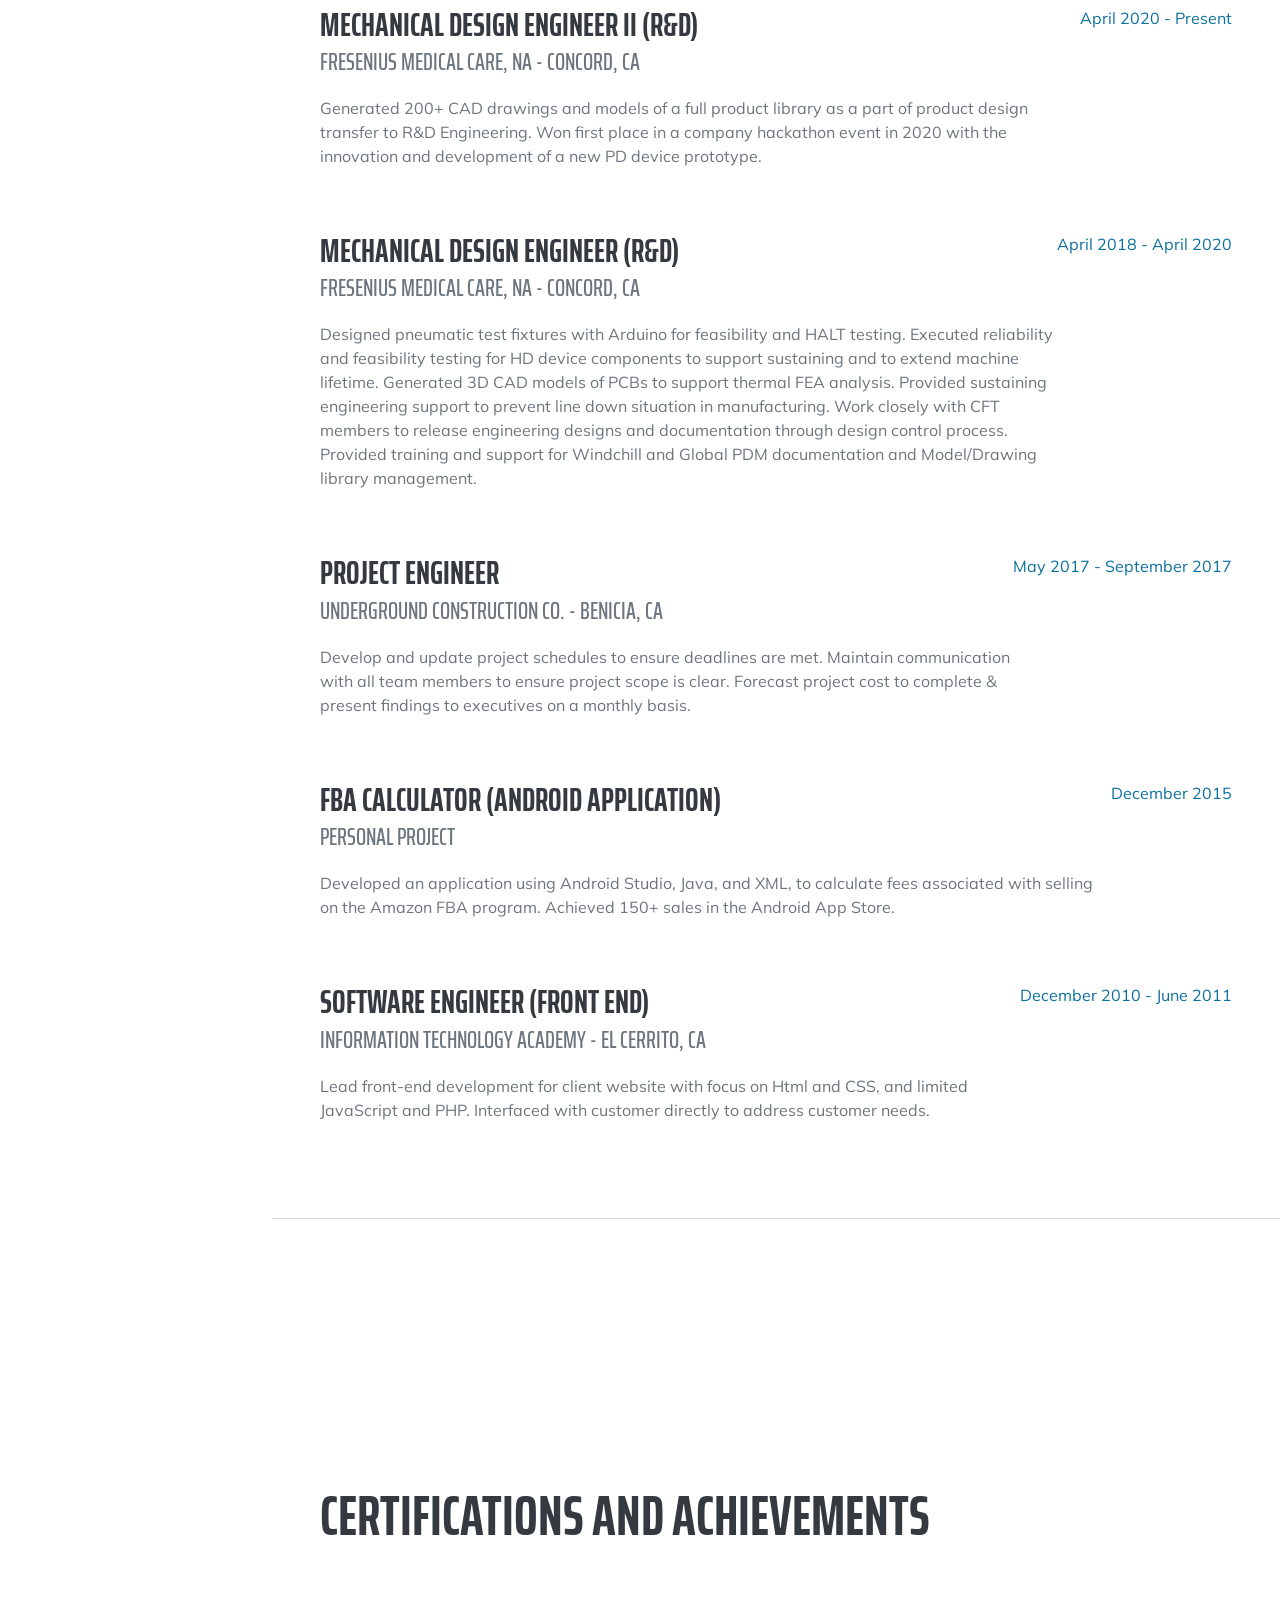
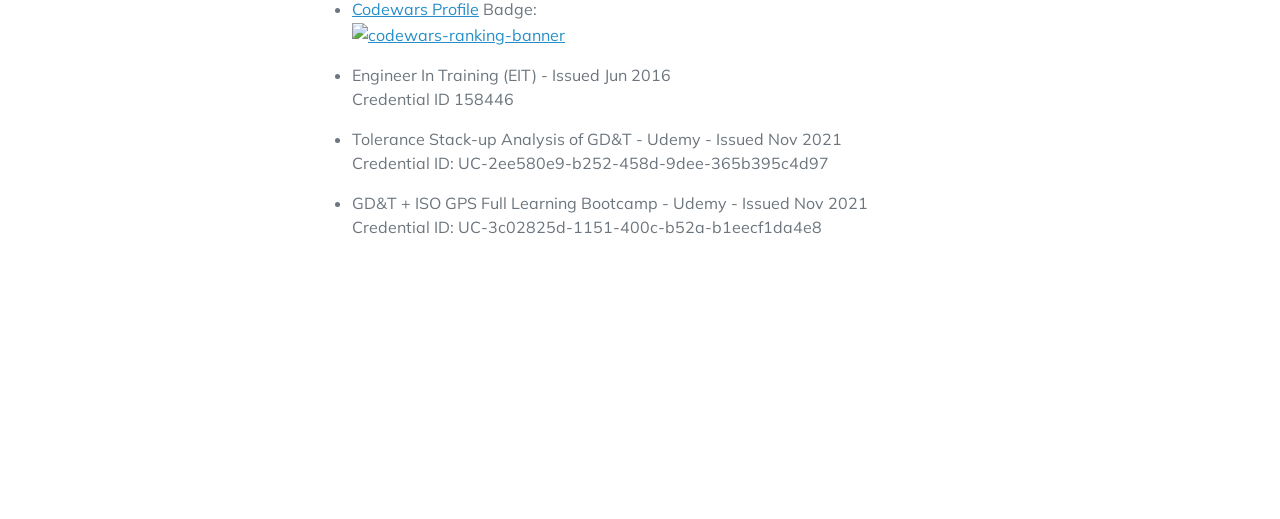
==== commit ca7fe88a: "change email" ====
--- a/index.html
+++ b/index.html
@@ -45,7 +45,7 @@
                     </h1>
                     <div class="subheading mb-5">
                         San Francisco Bay Area, California ·
-                        <a href="mailto:name@email.com">contact.eric.wong@gmail.com</a>
+                        <a href="mailto:name@email.com">contact.ewong@gmail.com</a>
                     </div>
                     <p class="lead mb-5">Searching for a software engineering position. 
                         I am highly motivated and am enthusiastic to learn new software technologies. On my free time, I enjoy solving coding challenges on <a href="https://www.codewars.com/users/eric_33/stats">Codewars</a>. Please take a look at my coursework
@@ -209,7 +209,7 @@
                             <img id="myImg7" onClick="setImg(this.id, this.src, this.alt)" src="assets/img/battleship.png" alt="Created a battleship game using JavaScript, implementing DOM manipulation for visual feedback. Hosted on Heroku with Node.js buildpack." 
                             >
                             <br/>
-                            <a href="https://battleship-game-javascript.herokuapp.com/">Battleship <i class="fa fa-external-link"></i></a>
+                            <a href="https://battleship.b4a.app/">Battleship <i class="fa fa-external-link"></i></a>
                             <a href="https://github.com/ericwongcv/battleship-JS">Github <i class="fab fa-github"></i></a>
                         </div>
 
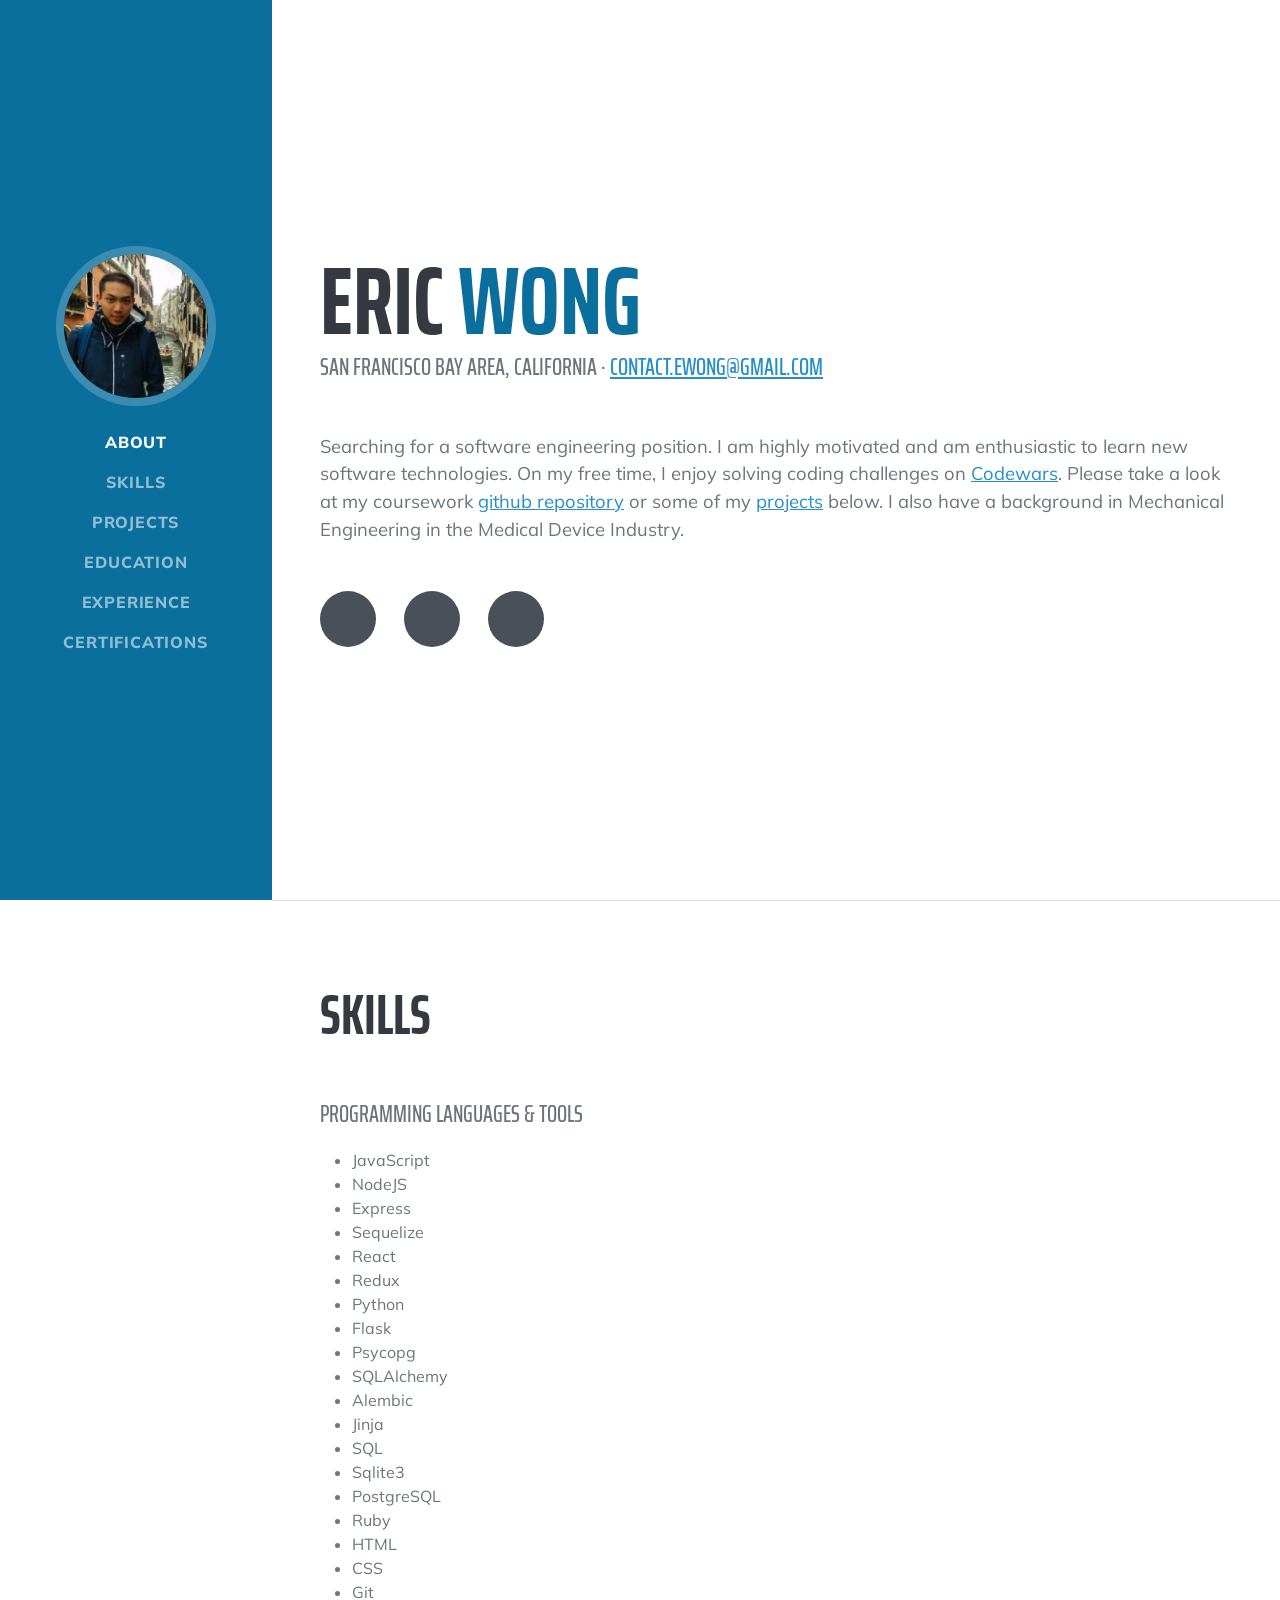
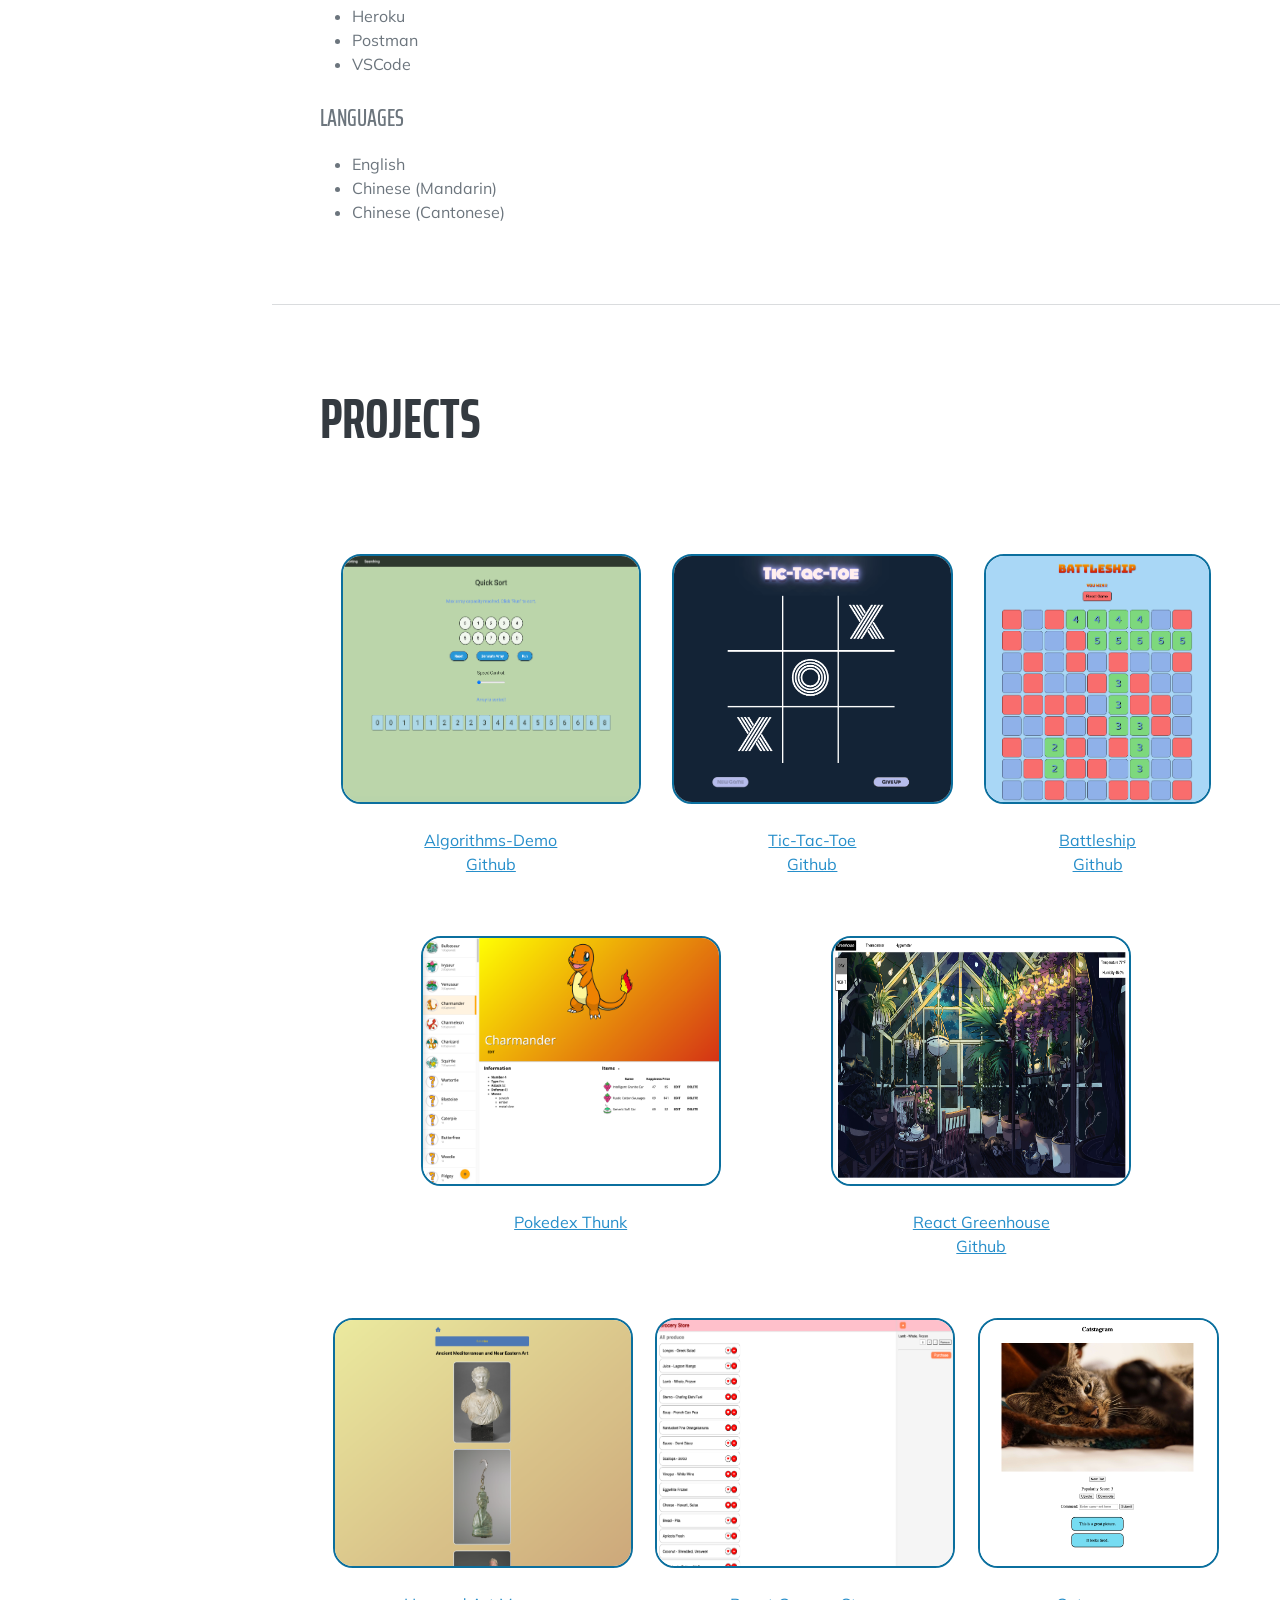
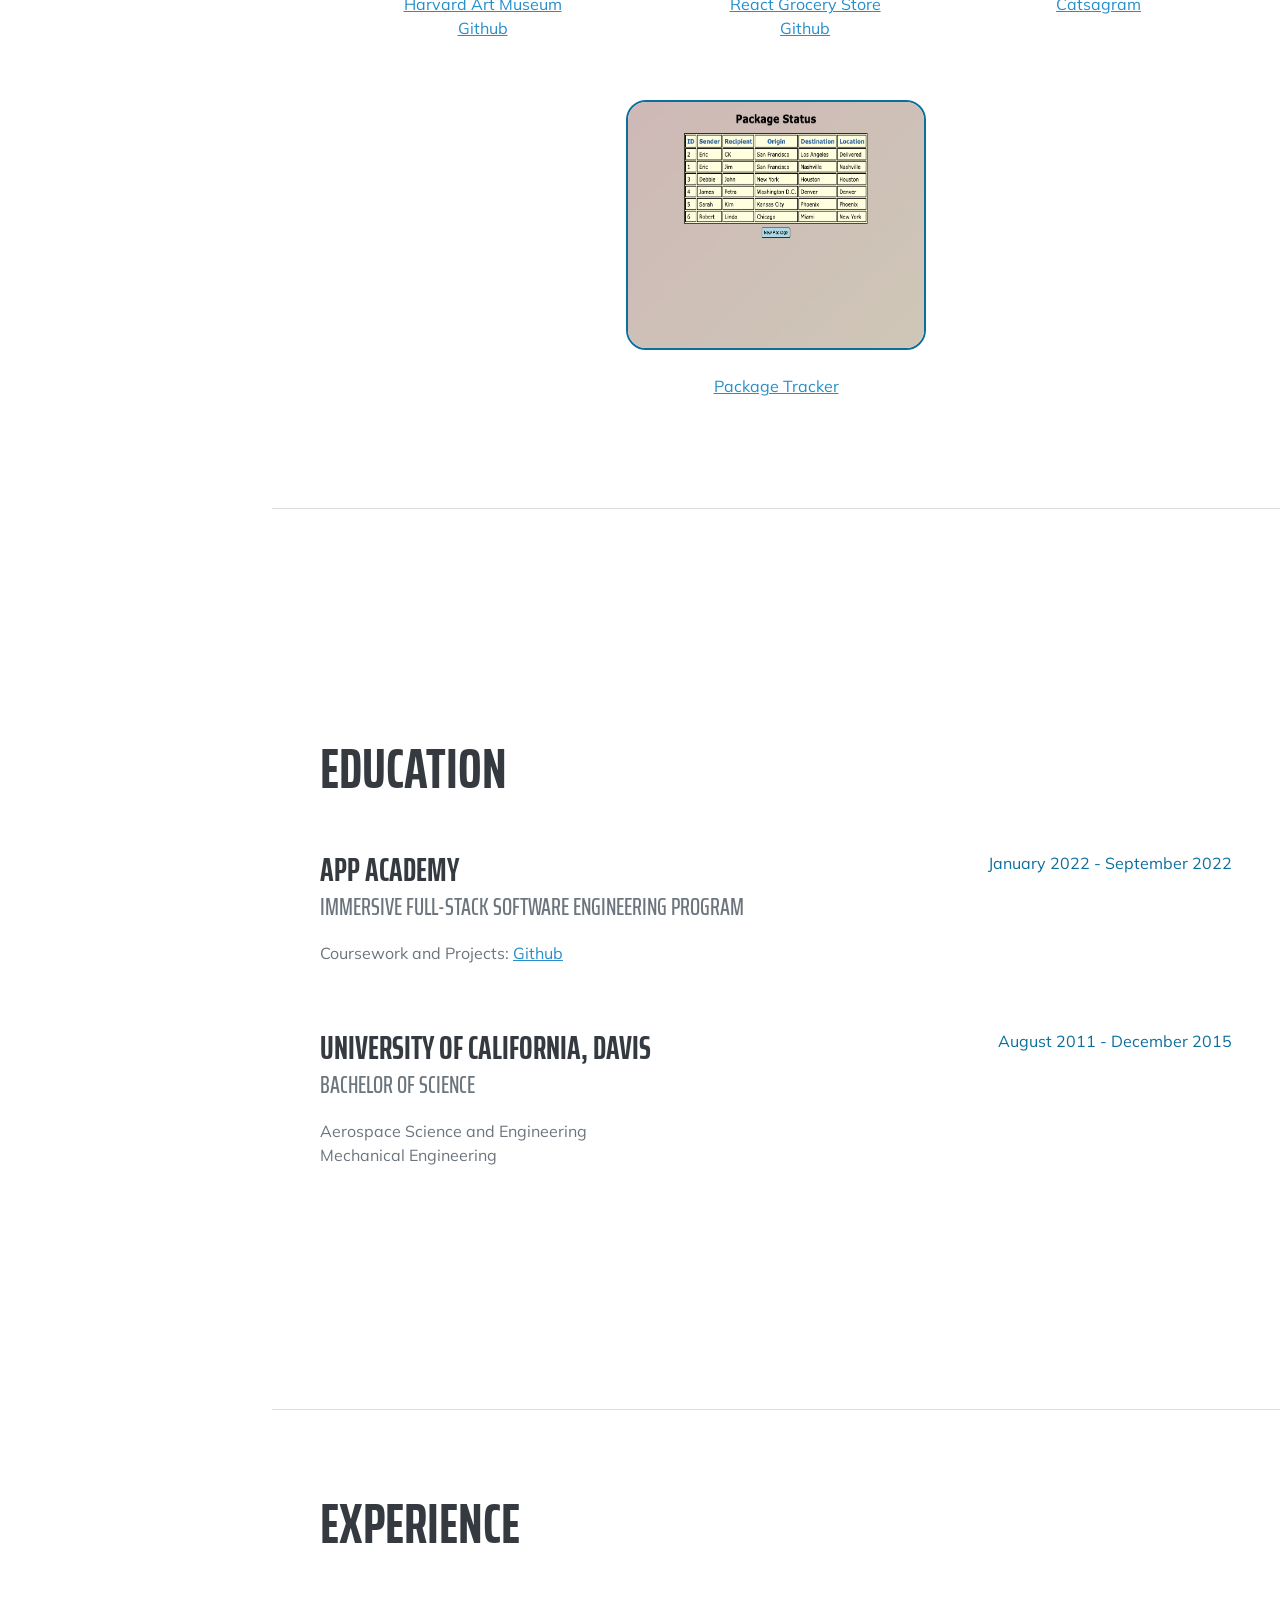
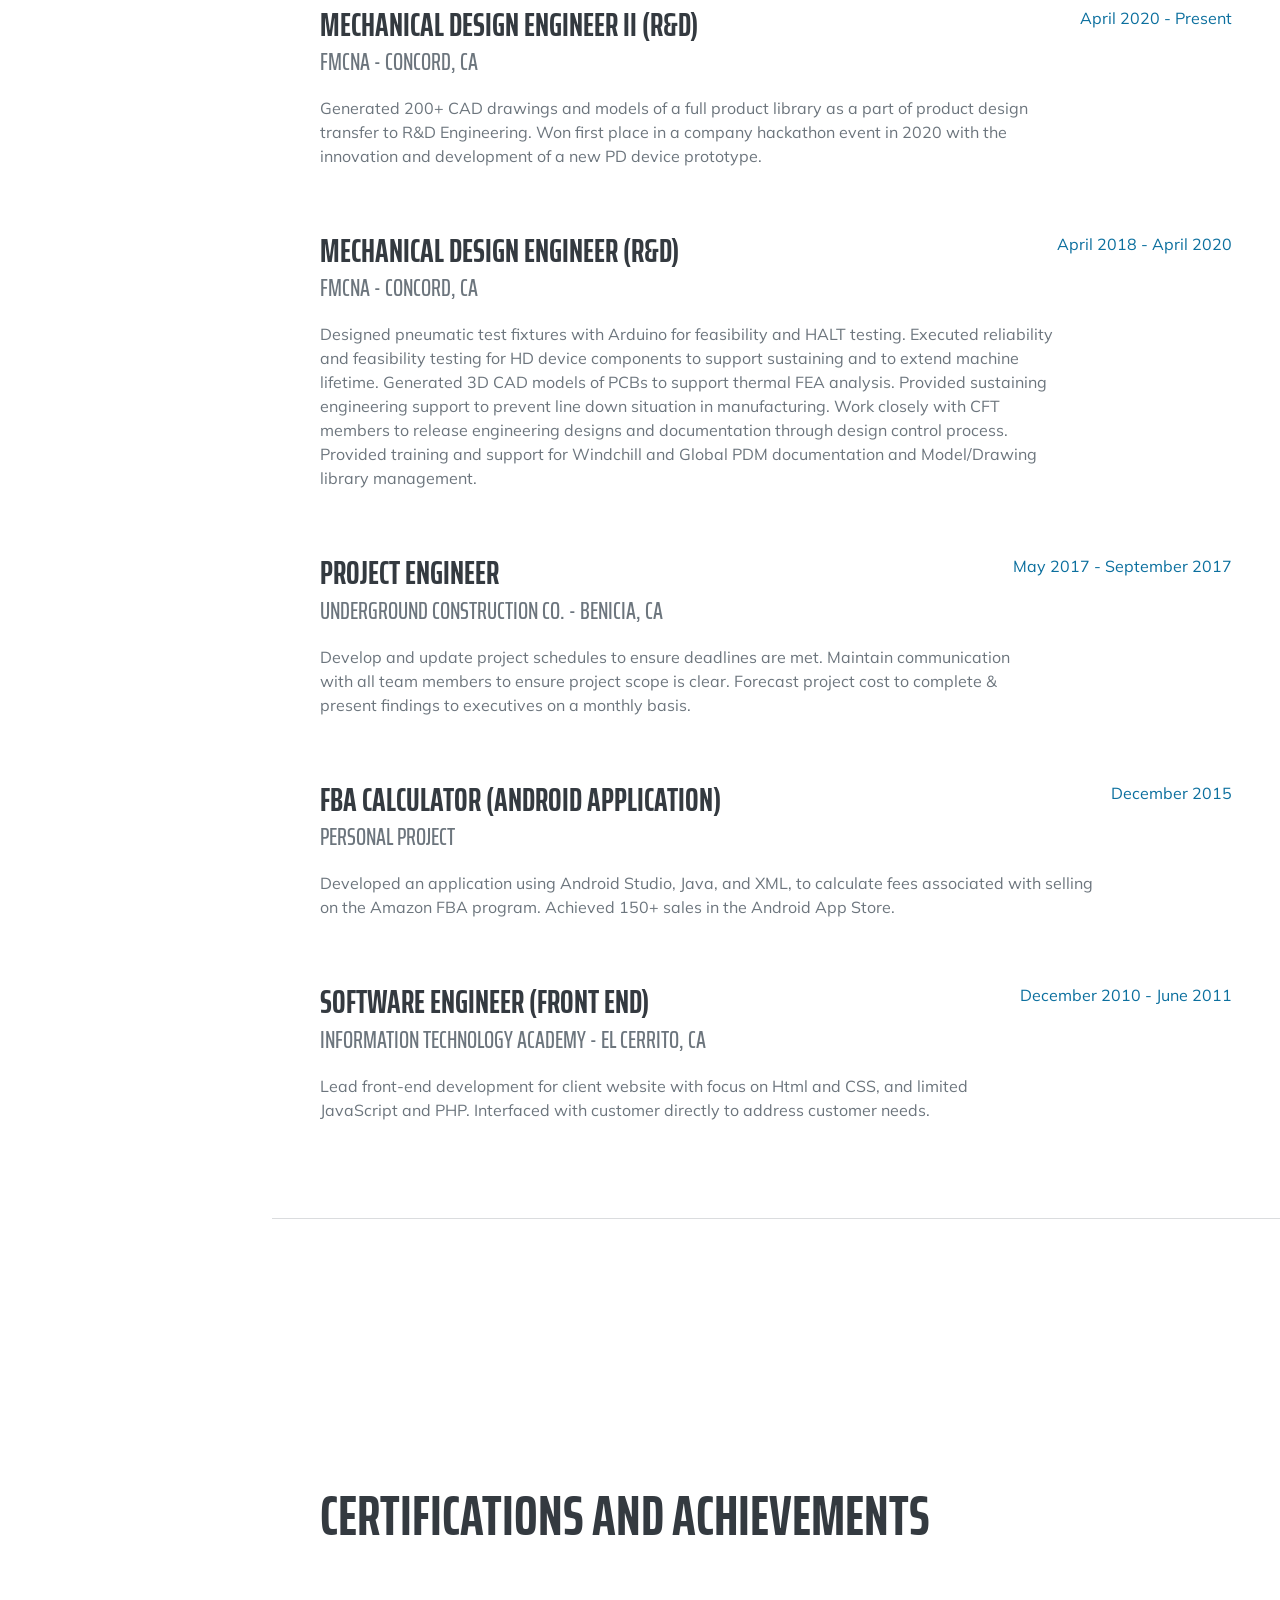
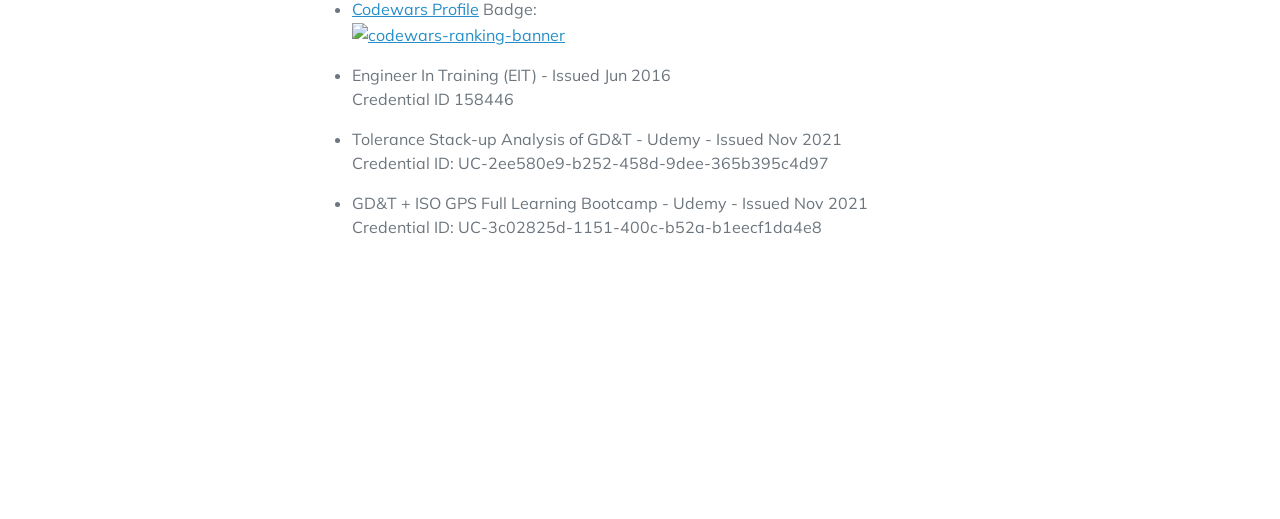
==== commit df19f20f: "update company title" ====
--- a/index.html
+++ b/index.html
@@ -307,7 +307,7 @@
                     <div class="d-flex flex-column flex-md-row justify-content-between mb-5">
                         <div class="flex-grow-1">
                             <h3 class="mb-0">Mechanical Design Engineer II (R&D)</h3>
-                            <div class="subheading mb-3"> Fresenius Medical Care, NA - Concord, CA</div>
+                            <div class="subheading mb-3"> FMCNA - Concord, CA</div>
                             <p>Generated 200+ CAD drawings and models of a full product library as a part of product design transfer to R&D Engineering. 
                                 Won first place in a company hackathon event in 2020 with the innovation and development of a new PD device prototype.</p>
                         </div>
@@ -317,7 +317,7 @@
                     <div class="d-flex flex-column flex-md-row justify-content-between mb-5">
                         <div class="flex-grow-1">
                             <h3 class="mb-0">Mechanical Design Engineer (R&D)</h3>
-                            <div class="subheading mb-3">Fresenius Medical Care, NA - Concord, CA</div>
+                            <div class="subheading mb-3">FMCNA - Concord, CA</div>
                             <p>Designed pneumatic test fixtures with Arduino for feasibility and HALT testing. Executed reliability and feasibility testing for HD device components to support sustaining and to extend machine lifetime. Generated 3D CAD models of PCBs to support thermal FEA analysis. Provided sustaining engineering support to prevent line down situation in manufacturing. Work closely with CFT members to release engineering designs and documentation through design control process. Provided training and support for Windchill and Global PDM documentation and Model/Drawing library management.</p>
                         </div>
                         <div class="flex-shrink-0"><span class="text-primary">April 2018 - April 2020</span></div>
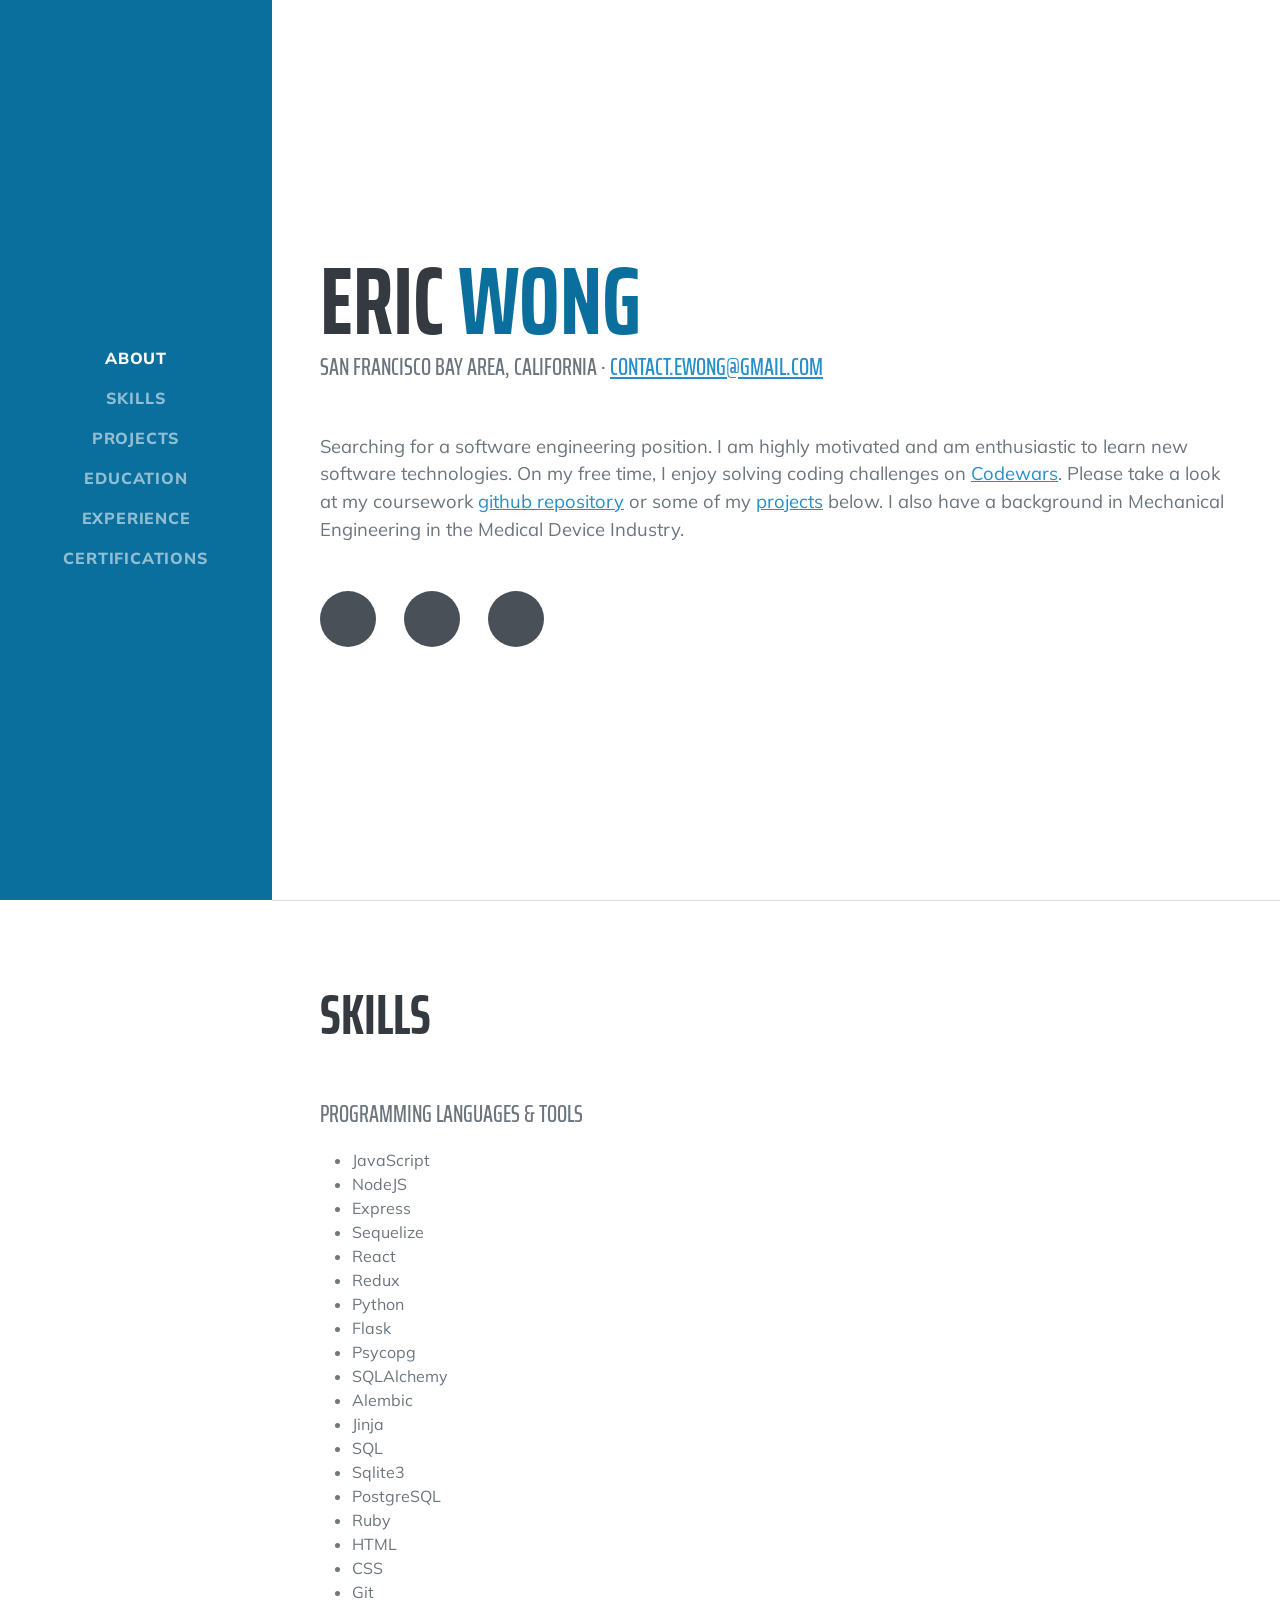
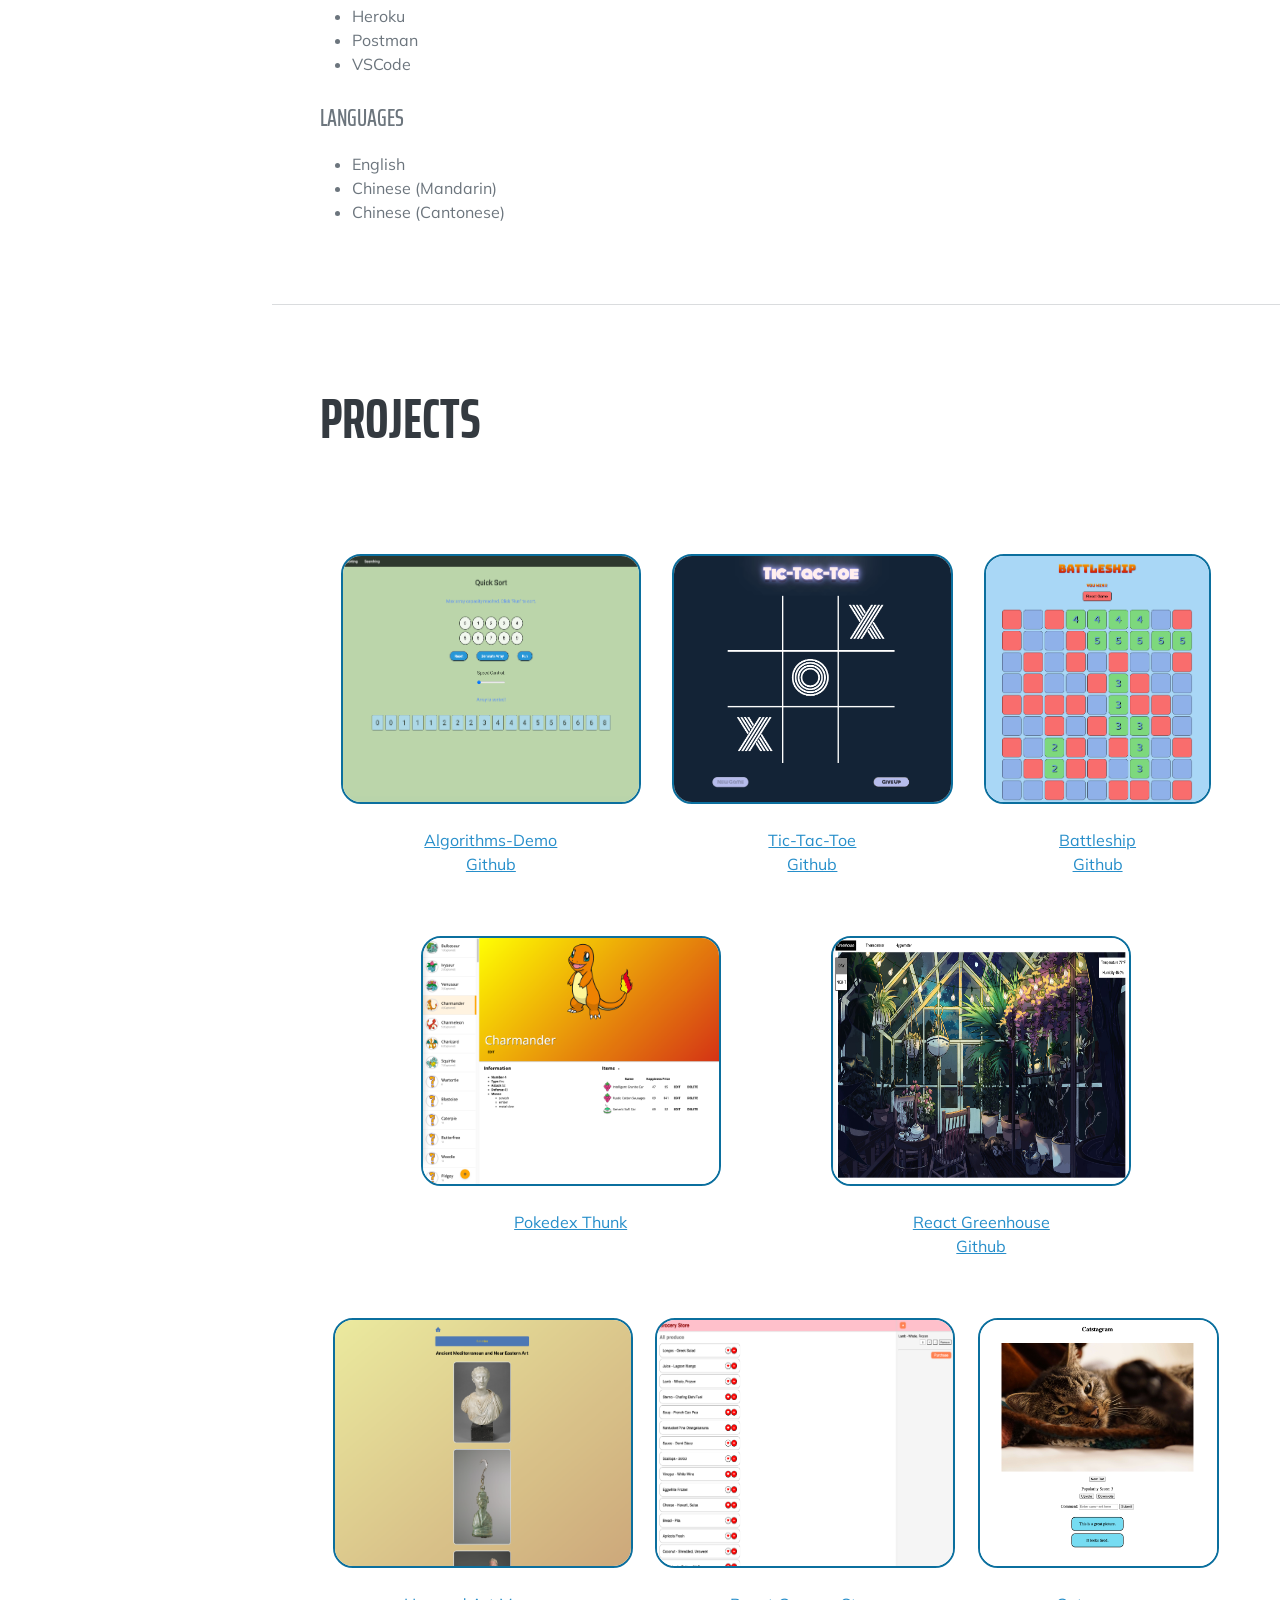
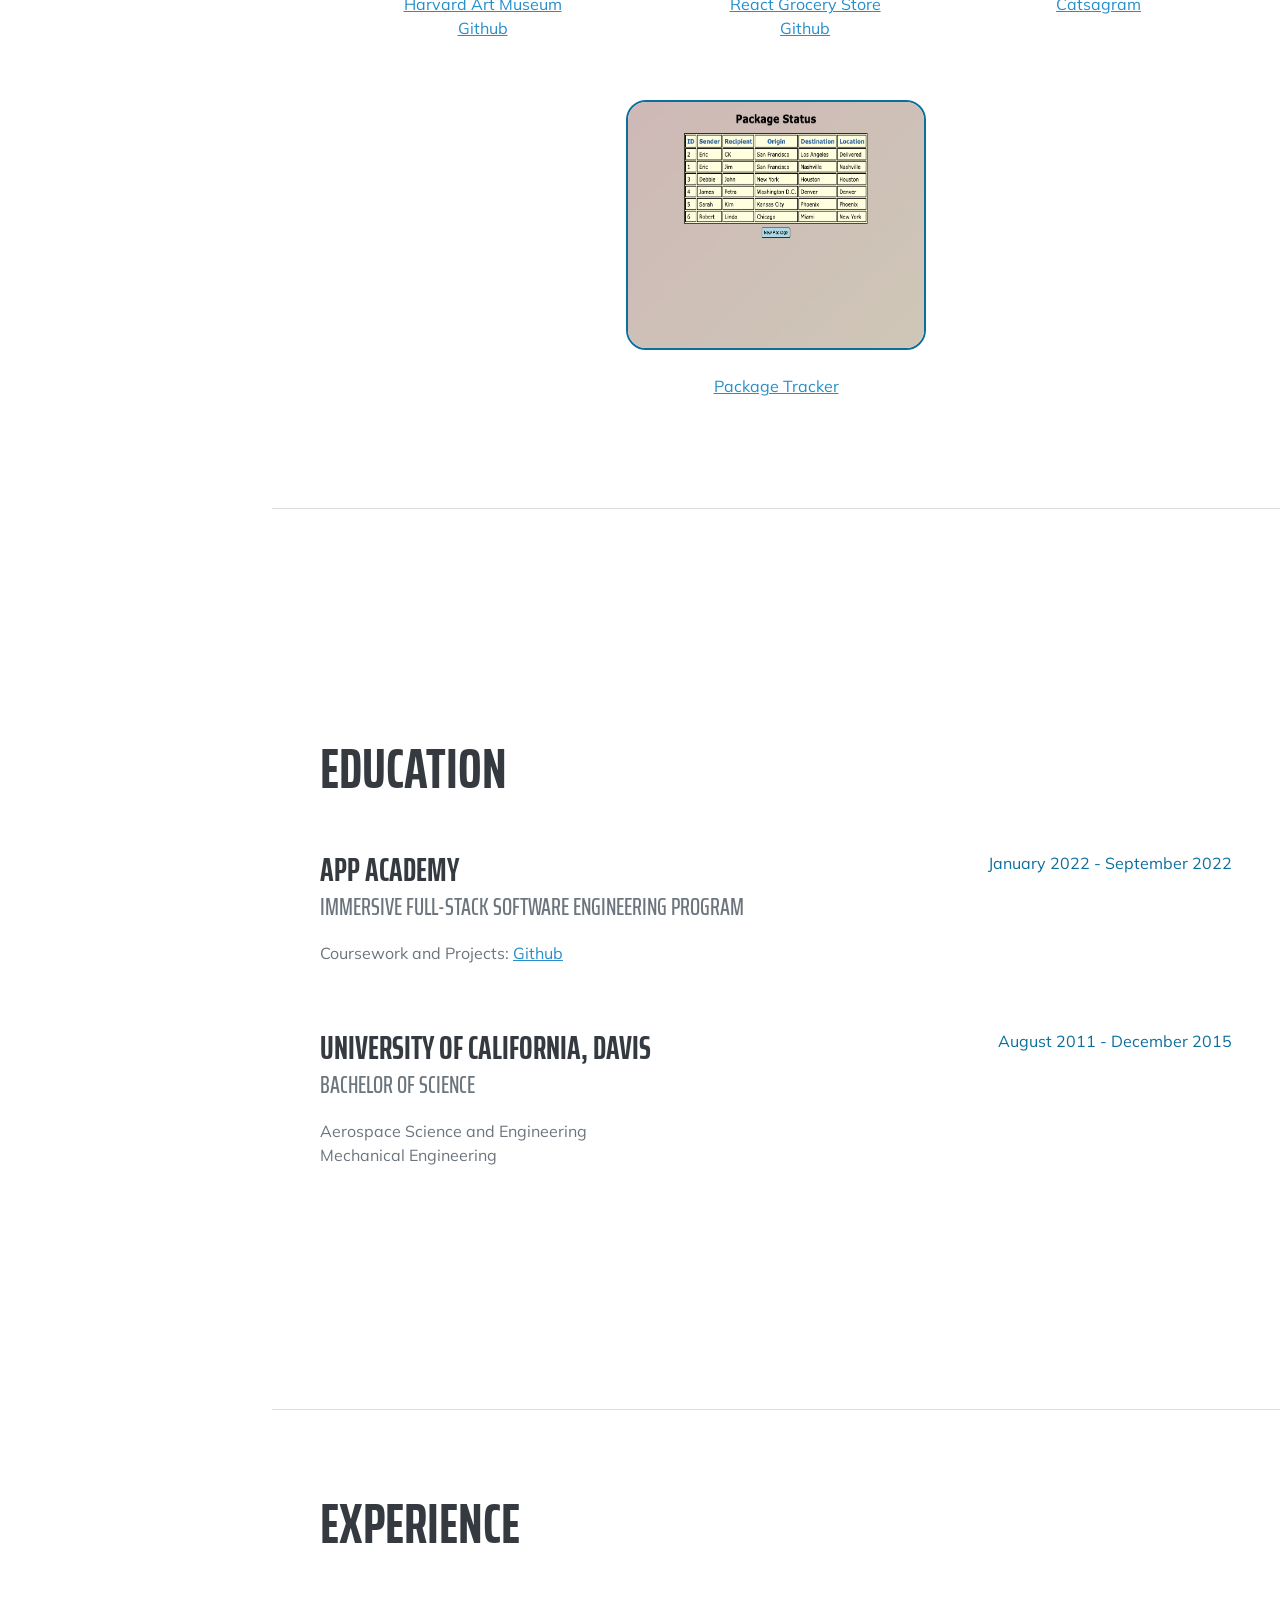
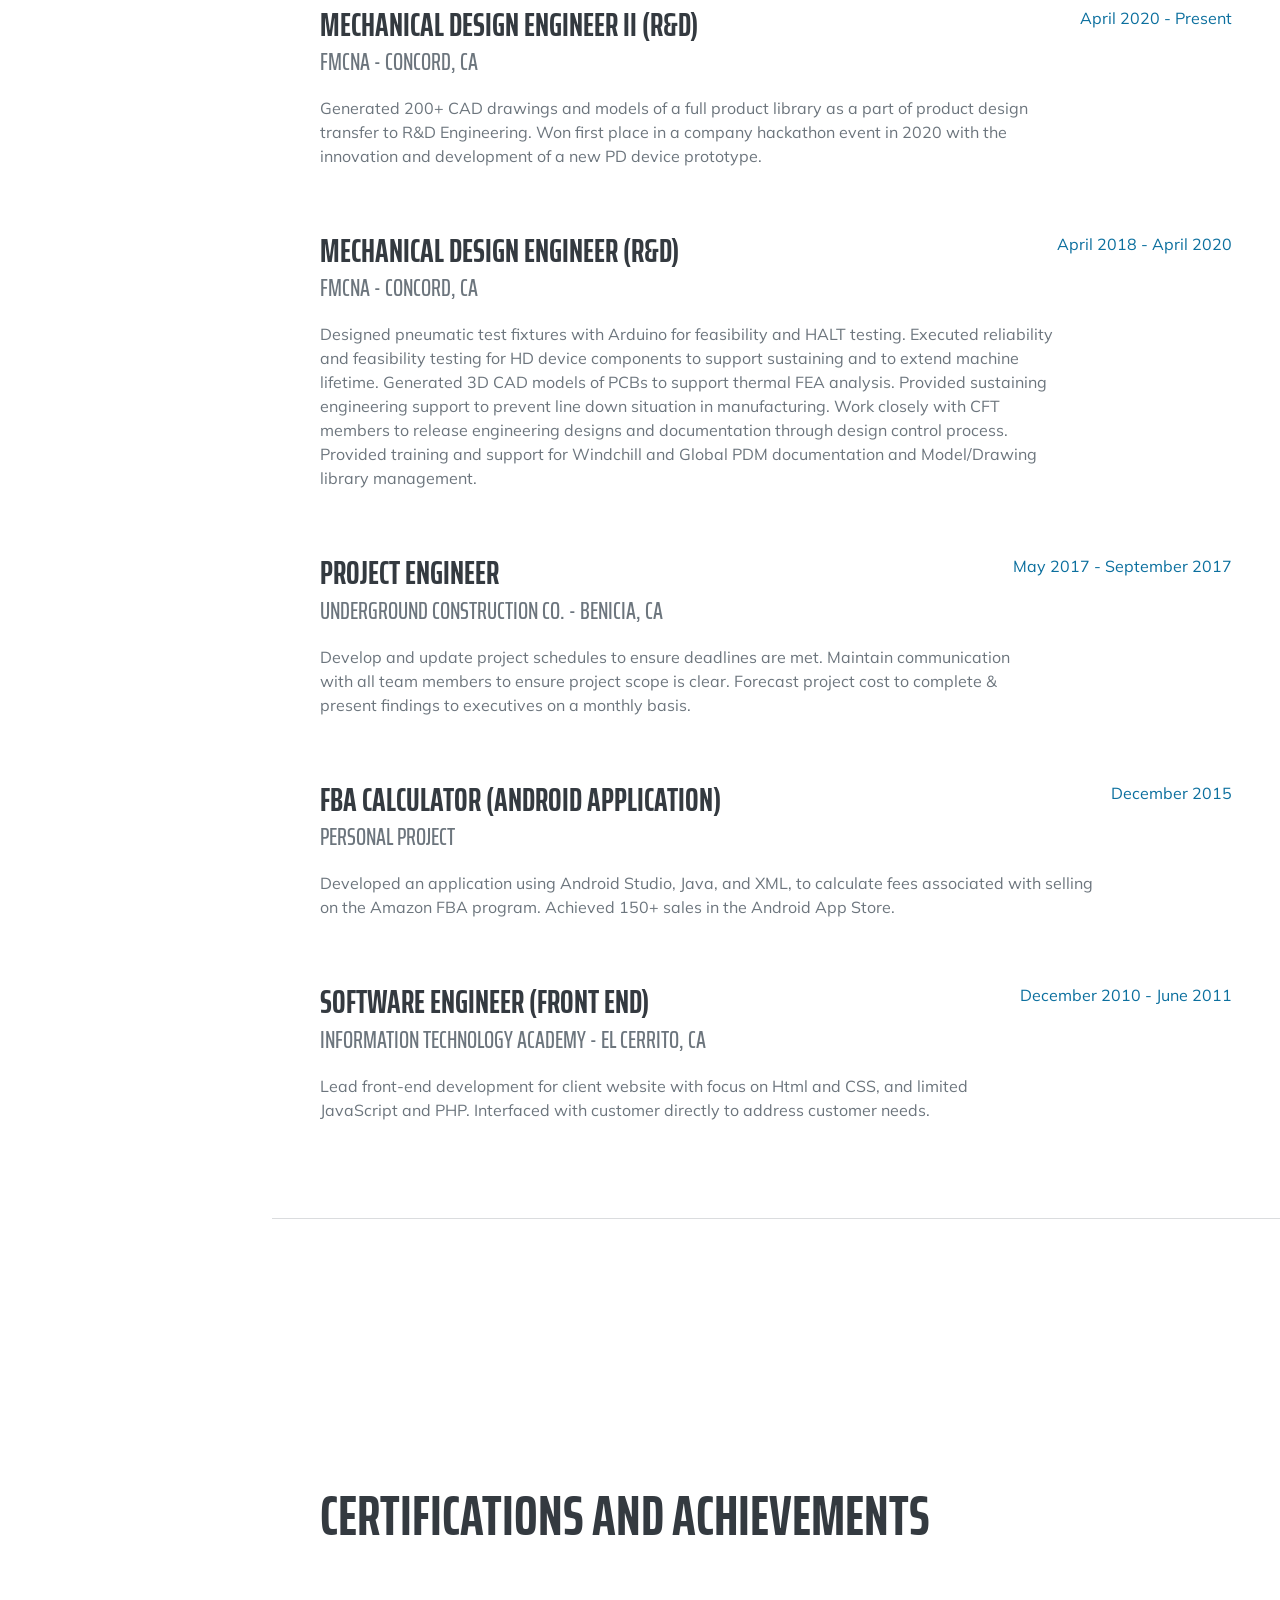
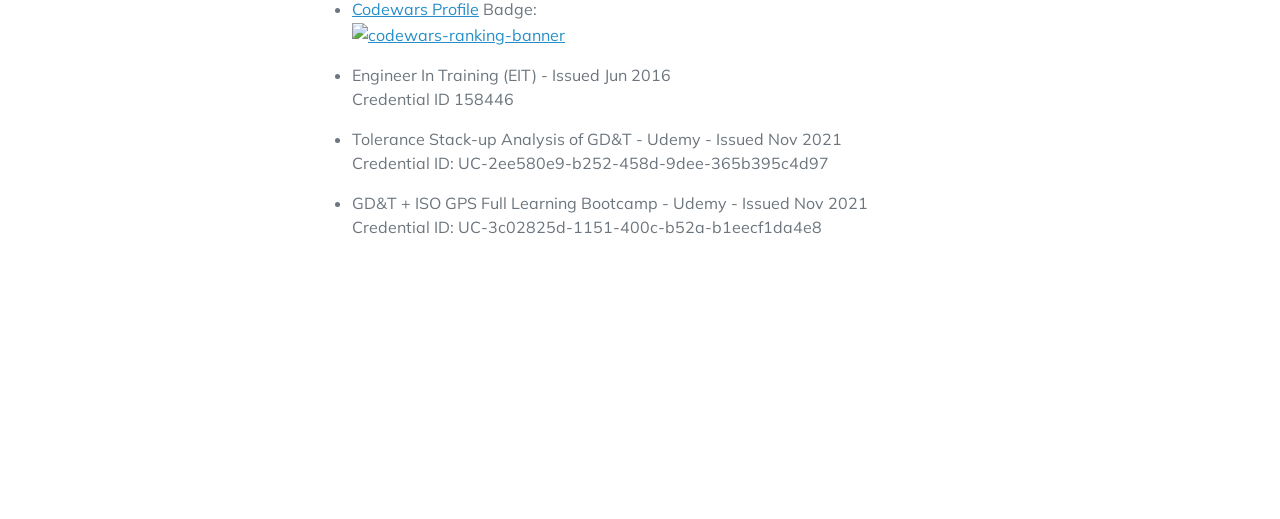
==== commit a4ffd190: "remove picture" ====
--- a/index.html
+++ b/index.html
@@ -20,7 +20,7 @@
         <nav class="navbar navbar-expand-lg navbar-dark bg-primary fixed-top" id="sideNav">
             <a class="navbar-brand js-scroll-trigger" href="#page-top">
                 <span class="d-block d-lg-none">Eric Wong</span>
-                <span class="d-none d-lg-block"><img class="img-fluid img-profile rounded-circle mx-auto mb-2" src="assets/img/profile.jpg" alt="..." /></span>
+                <!-- <span class="d-none d-lg-block"><img class="img-fluid img-profile rounded-circle mx-auto mb-2" src="assets/img/profile.jpg" alt="..." /></span> -->
             </a>
             <button class="navbar-toggler" type="button" data-bs-toggle="collapse" data-bs-target="#navbarResponsive" aria-controls="navbarResponsive" aria-expanded="false" aria-label="Toggle navigation"><span class="navbar-toggler-icon"></span></button>
             <div class="collapse navbar-collapse" id="navbarResponsive">
